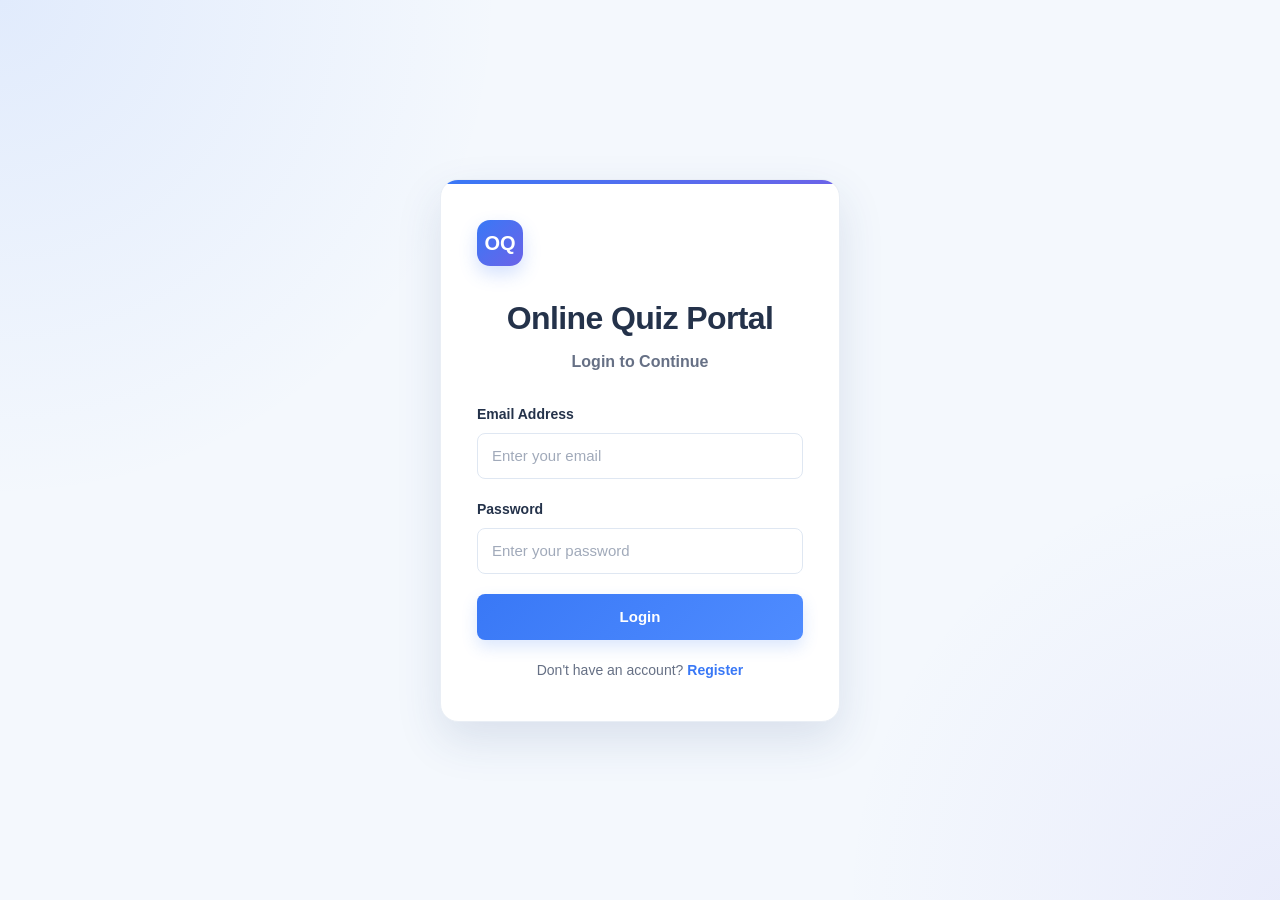
==== frontend/admin.html @ 175f4c59 "Initial commit - Online Quiz Portal" ====
<!DOCTYPE html>
<html lang="en">

<head>

    <meta charset="UTF-8">

    <meta
        name="viewport"
        content="width=device-width, initial-scale=1.0"
    >

    <title>Online Quiz Portal - Admin Panel</title>

    <link
        rel="stylesheet"
        href="css/style.css"
    >


    <style>

        /* =====================================================
           ADMIN PAGE
           ===================================================== */

        .admin-page {
            width: 100%;
        }


        /* =====================================================
           ADMIN HEADER
           ===================================================== */

        .admin-header {

            display: flex;

            justify-content: space-between;

            align-items: center;

            gap: 20px;

            padding-bottom: 24px;

            margin-bottom: 28px;

            border-bottom:
                1px solid var(--border-light);

        }


        .admin-brand {

            display: flex;

            align-items: center;

            gap: 12px;

            text-align: left;

        }


        .admin-brand-logo {

            width: 48px;

            height: 48px;

            display: flex;

            align-items: center;

            justify-content: center;

            flex-shrink: 0;

            border-radius: 14px;

            background:
                linear-gradient(
                    135deg,
                    var(--primary),
                    var(--secondary)
                );

            color: white;

            font-size: 19px;

            font-weight: 800;

            box-shadow:
                0 8px 18px
                rgba(57, 120, 246, 0.20);

        }


        .admin-brand-text {

            display: flex;

            flex-direction: column;

        }


        .admin-brand-text strong {

            color: var(--text-main);

            font-size: 20px;

            font-weight: 800;

            line-height: 1.2;

        }


        .admin-brand-text span {

            margin-top: 3px;

            color: var(--text-secondary);

            font-size: 12px;

        }


        .admin-badge {

            padding: 8px 13px;

            border-radius: 999px;

            background: var(--secondary-soft);

            color: #544bc4;

            border:
                1px solid #ddd9ff;

            font-size: 12px;

            font-weight: 800;

            white-space: nowrap;

        }


        /* =====================================================
           PAGE TITLE
           ===================================================== */

        .admin-intro {

            text-align: left;

            margin-bottom: 24px;

        }


        .admin-intro h1 {

            margin-bottom: 6px;

            color: var(--text-main);

            font-size: 30px;

            font-weight: 800;

            letter-spacing: -0.5px;

        }


        .admin-intro p {

            color: var(--text-secondary);

            font-size: 14px;

        }


        /* =====================================================
           STATISTICS
           ===================================================== */

        .admin-stats {

            display: grid;

            grid-template-columns:
                repeat(3, minmax(0, 1fr));

            gap: 15px;

            margin-bottom: 26px;

        }


        .admin-stat-card {

            padding: 20px;

            border:
                1px solid var(--border-light);

            border-radius: 15px;

            background: #fbfdff;

            text-align: left;

            position: relative;

            overflow: hidden;

            transition:
                transform 0.25s ease,
                box-shadow 0.25s ease,
                border-color 0.25s ease;

        }


        .admin-stat-card:hover {

            transform: translateY(-3px);

            border-color: #cbdcff;

            box-shadow:
                0 12px 25px
                rgba(42, 73, 120, 0.08);

        }


        .admin-stat-card::after {

            content: "";

            position: absolute;

            width: 85px;

            height: 85px;

            right: -25px;

            bottom: -30px;

            border-radius: 50%;

            background:
                rgba(57, 120, 246, 0.07);

            pointer-events: none;

        }


        .admin-stat-label {

            display: block;

            margin-bottom: 7px;

            color: var(--text-secondary);

            font-size: 12px;

            font-weight: 700;

        }


        .admin-stat-value {

            display: block;

            color: var(--text-main);

            font-size: 28px;

            font-weight: 800;

        }


        .users-card {

            background:
                linear-gradient(
                    135deg,
                    #f4f9ff,
                    #fbfdff
                );

        }


        .attempts-card {

            background:
                linear-gradient(
                    135deg,
                    #f7f5ff,
                    #fbfdff
                );

        }


        .questions-card {

            background:
                linear-gradient(
                    135deg,
                    #f3fbf8,
                    #fbfdff
                );

        }


        /* =====================================================
           REFRESH BUTTON
           ===================================================== */

        .admin-refresh {

            margin-bottom: 28px;

        }


        /* =====================================================
           GENERAL SECTION
           ===================================================== */

        .admin-section {

            padding: 24px;

            margin-bottom: 24px;

            border:
                1px solid var(--border-light);

            border-radius: 16px;

            background: #ffffff;

            box-shadow:
                0 5px 15px
                rgba(42, 73, 120, 0.04);

            text-align: left;

        }


        .admin-section-header {

            margin-bottom: 18px;

        }


        .admin-section-header h2 {

            margin-bottom: 5px;

            color: var(--text-main);

            font-size: 20px;

            font-weight: 800;

        }


        .admin-section-header p {

            color: var(--text-secondary);

            font-size: 13px;

        }


        /* =====================================================
           ADD QUESTION FORM
           ===================================================== */

        .question-form {

            display: grid;

            grid-template-columns:
                repeat(2, minmax(0, 1fr));

            gap: 13px;

        }


        .question-form input {

            margin: 0;

        }


        .question-form .full-width {

            grid-column: 1 / -1;

        }


        .question-form
        #addQuestionBtn {

            grid-column: 1 / -1;

            margin-top: 3px;

        }


        /* =====================================================
           CONTENT LIST
           ===================================================== */

        .admin-list {

            width: 100%;

            max-height: 580px;

            overflow-y: auto;

            overflow-x: hidden;

            padding-right: 4px;

        }


        .admin-list::-webkit-scrollbar {

            width: 7px;

        }


        .admin-list::-webkit-scrollbar-track {

            background: #f1f4f8;

            border-radius: 10px;

        }


        .admin-list::-webkit-scrollbar-thumb {

            background: #c7d2e3;

            border-radius: 10px;

        }


        /* =====================================================
           QUESTIONS LIST
           ===================================================== */

        #questionList > div {

            border:
                1px solid var(--border-light) !important;

            border-radius: 12px !important;

            padding: 16px !important;

            margin: 0 0 12px 0 !important;

            background: #fbfdff !important;

            text-align: left !important;

            transition:
                transform 0.25s ease,
                box-shadow 0.25s ease,
                border-color 0.25s ease;

        }


        #questionList > div:hover {

            transform: translateY(-2px);

            border-color: #cbdcff !important;

            box-shadow:
                0 8px 18px
                rgba(42, 73, 120, 0.07);

        }


        #questionList p {

            margin: 7px 0;

            color: var(--text-secondary);

            font-size: 14px;

            line-height: 1.5;

        }


        #questionList p b {

            color: var(--text-main);

        }


        #questionList button {

            width: auto !important;

            min-height: 38px;

            padding: 8px 14px !important;

            margin-right: 7px;

            margin-bottom: 0 !important;

            border-radius: 8px !important;

            font-size: 13px;

        }


        /* =====================================================
           ADMIN TABLE AREA
           ===================================================== */

        .admin-table-wrapper {

            width: 100%;

            overflow-x: auto;

            -webkit-overflow-scrolling: touch;

        }


        #attemptList,
        #userList {

            text-align: left;

        }


        /* =====================================================
           BACK BUTTON
           ===================================================== */

        .admin-back {

            margin-top: 2px;

        }


        /* =====================================================
           MOBILE
           ===================================================== */

        @media (max-width: 850px) {

            .admin-stats {

                grid-template-columns:
                    repeat(3, minmax(0, 1fr));

            }

        }


        @media (max-width: 700px) {

            .admin-header {

                align-items: flex-start;

                flex-direction: column;

            }


            .admin-badge {

                align-self: flex-start;

            }


            .admin-stats {

                grid-template-columns: 1fr;

            }


            .question-form {

                grid-template-columns: 1fr;

            }


            .question-form .full-width {

                grid-column: auto;

            }


            .question-form
            #addQuestionBtn {

                grid-column: auto;

            }


            .admin-section {

                padding: 18px 14px;

            }


            .admin-intro h1 {

                font-size: 26px;

            }

        }


        @media (max-width: 450px) {

            .dashboard-box {

                padding:
                    22px 12px;

            }


            .admin-brand-logo {

                width: 43px;

                height: 43px;

                border-radius: 12px;

            }


            .admin-brand-text strong {

                font-size: 18px;

            }


            .admin-stat-value {

                font-size: 25px;

            }

        }

    </style>

</head>


<body>


    <div class="dashboard-container">


        <div class="dashboard-box admin-page">


            <!-- =================================================
                 ADMIN HEADER
                 ================================================= -->

            <div class="admin-header">


                <div class="admin-brand">


                    <div class="admin-brand-logo">
                        OQ
                    </div>


                    <div class="admin-brand-text">

                        <strong>
                            Online Quiz Portal
                        </strong>

                        <span>
                            Test. Learn. Prepare.
                        </span>

                    </div>


                </div>


                <div class="admin-badge">
                    Admin Panel
                </div>


            </div>


            <!-- =================================================
                 PAGE INTRO
                 ================================================= -->

            <div class="admin-intro">

                <h1>
                    Admin Dashboard
                </h1>

                <p>
                    Manage users, quiz questions and assessment activity.
                </p>

            </div>


            <!-- =================================================
                 STATISTICS
                 Existing IDs preserved
                 ================================================= -->

            <div class="admin-stats">


                <div class="admin-stat-card users-card">

                    <span class="admin-stat-label">
                        Total Users
                    </span>

                    <span
                        id="totalUsers"
                        class="admin-stat-value"
                    >
                        0
                    </span>

                </div>


                <div class="admin-stat-card attempts-card">

                    <span class="admin-stat-label">
                        Total Quiz Attempts
                    </span>

                    <span
                        id="totalAttempts"
                        class="admin-stat-value"
                    >
                        0
                    </span>

                </div>


                <div class="admin-stat-card questions-card">

                    <span class="admin-stat-label">
                        Total Questions
                    </span>

                    <span
                        id="totalQuestions"
                        class="admin-stat-value"
                    >
                        0
                    </span>

                </div>


            </div>


            <!-- =================================================
                 REFRESH
                 ================================================= -->

            <div class="admin-refresh">

                <button
                    id="loadBtn"
                    class="login-btn"
                >
                    Refresh Data
                </button>

            </div>


            <!-- =================================================
                 ADD QUESTION
                 Existing IDs preserved
                 ================================================= -->

            <section class="admin-section">


                <div class="admin-section-header">

                    <h2>
                        Add New Question
                    </h2>

                    <p>
                        Add a question to an existing quiz category.
                    </p>

                </div>


                <div class="question-form">


                    <input
                        type="text"
                        id="questionText"
                        placeholder="Enter Question"
                    >


                    <input
                        type="text"
                        id="optionA"
                        placeholder="Option A"
                    >


                    <input
                        type="text"
                        id="optionB"
                        placeholder="Option B"
                    >


                    <input
                        type="text"
                        id="optionC"
                        placeholder="Option C"
                    >


                    <input
                        type="text"
                        id="optionD"
                        placeholder="Option D"
                    >


                    <input
                        type="text"
                        id="correctAnswer"
                        placeholder="Correct Answer"
                    >


                    <input
                        type="number"
                        id="categoryId"
                        placeholder="Category ID (1-11)"
                        min="1"
                        max="11"
                    >


                    <button
                        id="addQuestionBtn"
                        class="login-btn"
                    >
                        Add Question
                    </button>


                </div>


            </section>


            <!-- =================================================
                 QUESTIONS
                 ================================================= -->

            <section class="admin-section">


                <div class="admin-section-header">

                    <h2>
                        Questions Management
                    </h2>

                    <p>
                        View, edit or delete quiz questions.
                    </p>

                </div>


                <div class="admin-list">

                    <div id="questionList"></div>

                </div>


            </section>


            <!-- =================================================
                 QUIZ ATTEMPTS
                 ================================================= -->

            <section class="admin-section">


                <div class="admin-section-header">

                    <h2>
                        Quiz Attempts
                    </h2>

                    <p>
                        Review assessment attempts recorded in the system.
                    </p>

                </div>


                <div
                    class="admin-table-wrapper"
                    id="attemptList"
                >
                </div>


            </section>


            <!-- =================================================
                 USERS
                 ================================================= -->

            <section class="admin-section">


                <div class="admin-section-header">

                    <h2>
                        User Management
                    </h2>

                    <p>
                        View registered users and manage their roles.
                    </p>

                </div>


                <div
                    class="admin-table-wrapper"
                    id="userList"
                >
                </div>


            </section>


            <!-- =================================================
                 BACK
                 ================================================= -->

            <button
                onclick="window.location.href='dashboard.html'"
                class="login-btn admin-back"
            >
                Back To Dashboard
            </button>


        </div>


    </div>


    <!-- EXISTING ADMIN JAVASCRIPT -->

    <script src="js/admin.js"></script>


</body>

</html>
---- frontend/css/style.css ----
/* =========================================================
   OQ - ONLINE QUIZ PORTAL
   GLOBAL UI / UX THEME
   ========================================================= */


/* =========================================================
   GLOBAL VARIABLES
   ========================================================= */

:root {
    --primary: #3978f6;
    --primary-dark: #2864d8;
    --primary-soft: #eaf2ff;

    --secondary: #6b63e8;
    --secondary-soft: #f0efff;

    --success: #1fa774;
    --success-soft: #eaf9f3;

    --danger: #e45858;
    --danger-dark: #c94343;
    --danger-soft: #fff0f0;

    --warning: #e7a72c;
    --warning-soft: #fff8e7;

    --text-main: #24324a;
    --text-secondary: #667085;
    --text-light: #8a95a7;

    --border: #dfe7f2;
    --border-light: #e9eef5;

    --background: #f4f8fd;
    --white: #ffffff;

    --shadow-sm: 0 4px 12px rgba(42, 73, 120, 0.07);
    --shadow-md: 0 10px 30px rgba(42, 73, 120, 0.10);
    --shadow-lg: 0 18px 45px rgba(42, 73, 120, 0.13);

    --radius-sm: 8px;
    --radius-md: 12px;
    --radius-lg: 18px;

    --transition: 0.25s ease;
}


/* =========================================================
   RESET
   ========================================================= */

* {
    margin: 0;
    padding: 0;
    box-sizing: border-box;
}


html {
    scroll-behavior: smooth;
}


body {
    min-height: 100vh;
    background:
        radial-gradient(
            circle at top left,
            rgba(57, 120, 246, 0.10),
            transparent 32%
        ),
        radial-gradient(
            circle at bottom right,
            rgba(107, 99, 232, 0.08),
            transparent 28%
        ),
        var(--background);

    color: var(--text-main);

    font-family:
        Arial,
        Helvetica,
        sans-serif;

    line-height: 1.5;

    padding: 20px;

    overflow-x: hidden;
}


/* =========================================================
   COMMON PAGE CONTAINERS
   ========================================================= */

.container,
.dashboard-container,
.quiz-container,
.result-container {
    width: 100%;
    min-height: calc(100vh - 40px);

    display: flex;
    justify-content: center;
    align-items: center;
}


/* =========================================================
   BRAND / LOGO CLASSES
   Future OQ branding support
   ========================================================= */

.brand {
    display: inline-flex;
    align-items: center;
    gap: 12px;

    text-decoration: none;
    color: var(--text-main);
}


.brand-logo {
    width: 46px;
    height: 46px;

    display: inline-flex;
    align-items: center;
    justify-content: center;

    border-radius: 13px;

    background:
        linear-gradient(
            135deg,
            var(--primary),
            var(--secondary)
        );

    color: var(--white);

    font-size: 20px;
    font-weight: 800;

    box-shadow:
        0 8px 18px rgba(57, 120, 246, 0.22);

    user-select: none;
}


.brand-name {
    font-size: 21px;
    font-weight: 800;

    letter-spacing: -0.3px;

    color: var(--text-main);
}


.brand-subtitle {
    display: block;

    margin-top: 1px;

    font-size: 12px;
    font-weight: 500;

    color: var(--text-secondary);
}


/* =========================================================
   LOGIN PAGE
   ========================================================= */

.login-box {
    background: var(--white);

    width: min(400px, 100%);

    padding: 40px 36px;

    border: 1px solid var(--border-light);

    border-radius: var(--radius-lg);

    box-shadow: var(--shadow-lg);

    position: relative;

    overflow: hidden;

    animation: cardEnter 0.55s ease both;
}


.login-box::before {
    content: "";

    position: absolute;

    top: 0;
    left: 0;

    width: 100%;
    height: 4px;

    background:
        linear-gradient(
            90deg,
            var(--primary),
            var(--secondary)
        );
}


.login-box h1 {
    text-align: center;

    margin-bottom: 10px;

    color: var(--text-main);

    font-size: 30px;

    letter-spacing: -0.6px;
}


.login-box p {
    text-align: center;

    color: var(--text-secondary);

    margin-bottom: 26px;

    font-size: 14px;
}


/* =========================================================
   REGISTER PAGE
   ========================================================= */

.register-box {
    background: var(--white);

    width: min(450px, 100%);

    padding: 40px 36px;

    border: 1px solid var(--border-light);

    border-radius: var(--radius-lg);

    box-shadow: var(--shadow-lg);

    position: relative;

    overflow: hidden;

    animation: cardEnter 0.55s ease both;
}


.register-box::before {
    content: "";

    position: absolute;

    top: 0;
    left: 0;

    width: 100%;
    height: 4px;

    background:
        linear-gradient(
            90deg,
            var(--secondary),
            var(--primary)
        );
}


/* =========================================================
   FORM ELEMENTS
   ========================================================= */

.input-group {
    margin-bottom: 20px;
}


.input-group label {
    display: block;

    margin-bottom: 8px;

    font-size: 14px;

    font-weight: 700;

    color: var(--text-main);
}


.input-group input,
.category-section select,
input[type="text"],
input[type="email"],
input[type="password"],
input[type="number"] {

    width: 100%;

    min-height: 46px;

    padding: 12px 14px;

    border: 1px solid var(--border);

    border-radius: var(--radius-sm);

    outline: none;

    background: var(--white);

    color: var(--text-main);

    font-size: 15px;

    transition:
        border-color var(--transition),
        box-shadow var(--transition),
        transform var(--transition);
}


.input-group input::placeholder,
input::placeholder {
    color: #a1aaba;
}


.input-group input:focus,
.category-section select:focus,
input[type="text"]:focus,
input[type="email"]:focus,
input[type="password"]:focus,
input[type="number"]:focus {

    border-color: var(--primary);

    box-shadow:
        0 0 0 4px rgba(57, 120, 246, 0.11);
}


/* =========================================================
   COMMON BUTTONS
   ========================================================= */

button {
    font-family: inherit;
}


.login-btn {
    width: 100%;

    min-height: 46px;

    padding: 12px 18px;

    border: none;

    border-radius: var(--radius-sm);

    background:
        linear-gradient(
            135deg,
            var(--primary),
            #4f8cff
        );

    color: var(--white);

    font-size: 15px;
    font-weight: 700;

    cursor: pointer;

    box-shadow:
        0 7px 16px rgba(57, 120, 246, 0.18);

    transition:
        transform var(--transition),
        box-shadow var(--transition),
        background var(--transition);
}


.login-btn:hover {
    background:
        linear-gradient(
            135deg,
            var(--primary-dark),
            var(--primary)
        );

    transform: translateY(-2px);

    box-shadow:
        0 10px 20px rgba(57, 120, 246, 0.22);
}


.login-btn:active {
    transform: translateY(0);

    box-shadow:
        0 5px 10px rgba(57, 120, 246, 0.15);
}


.login-btn:disabled {
    opacity: 0.65;

    cursor: not-allowed;

    transform: none;

    box-shadow: none;
}


.logout-btn {
    width: 100%;

    min-height: 46px;

    padding: 12px 18px;

    border: none;

    border-radius: var(--radius-sm);

    background:
        linear-gradient(
            135deg,
            var(--danger),
            #ee6a61
        );

    color: var(--white);

    font-size: 15px;
    font-weight: 700;

    cursor: pointer;

    margin-top: 10px;

    box-shadow:
        0 7px 16px rgba(228, 88, 88, 0.16);

    transition:
        transform var(--transition),
        box-shadow var(--transition),
        background var(--transition);
}


.logout-btn:hover {
    background:
        linear-gradient(
            135deg,
            var(--danger-dark),
            var(--danger)
        );

    transform: translateY(-2px);

    box-shadow:
        0 10px 20px rgba(228, 88, 88, 0.20);
}


.logout-btn:active {
    transform: translateY(0);
}


/* =========================================================
   REGISTER LINK
   ========================================================= */

.register-link {
    text-align: center;

    margin-top: 20px;

    color: var(--text-secondary);

    font-size: 14px;
}


.register-link a {
    text-decoration: none;

    color: var(--primary);

    font-weight: 700;

    transition: color var(--transition);
}


.register-link a:hover {
    color: var(--primary-dark);

    text-decoration: underline;
}


/* =========================================================
   DASHBOARD
   ========================================================= */

.dashboard-container {
    align-items: flex-start;

    padding: 20px 0;
}


.dashboard-box {
    background: var(--white);

    width: min(1050px, 100%);

    padding: 38px;

    border:
        1px solid var(--border-light);

    border-radius: var(--radius-lg);

    box-shadow: var(--shadow-lg);

    text-align: center;

    position: relative;

    animation: cardEnter 0.55s ease both;
}


.dashboard-box h1 {
    margin-bottom: 10px;

    color: var(--text-main);

    font-size: 30px;

    letter-spacing: -0.6px;
}


.dashboard-box h2 {
    margin-bottom: 25px;

    color: var(--text-secondary);

    font-size: 18px;

    font-weight: 600;
}


.dashboard-box h3 {
    color: var(--text-main);

    margin-bottom: 12px;
}


.category-section {
    margin-bottom: 25px;
}


.category-section h3 {
    margin-bottom: 10px;
}


.category-section select {
    cursor: pointer;
}


/* =========================================================
   QUIZ INFORMATION
   ========================================================= */

.quiz-info {
    margin-bottom: 25px;

    padding: 18px;

    background: var(--primary-soft);

    border: 1px solid #d9e8ff;

    border-radius: var(--radius-md);
}


.quiz-info p {
    margin: 8px 0;

    color: var(--text-secondary);
}


/* =========================================================
   QUIZ PAGE
   ========================================================= */

.quiz-container {
    align-items: flex-start;

    padding: 20px 0;
}


.quiz-box {
    background: var(--white);

    width: min(760px, 100%);

    padding: 32px;

    border:
        1px solid var(--border-light);

    border-radius: var(--radius-lg);

    box-shadow: var(--shadow-lg);

    animation: cardEnter 0.55s ease both;
}


.quiz-header {
    display: flex;

    justify-content: space-between;

    align-items: center;

    gap: 15px;

    margin-bottom: 20px;
}


.quiz-header h2,
.quiz-header h3 {
    color: var(--text-main);
}


#timer {
    min-width: 84px;

    text-align: center;

    background: var(--danger-soft);

    color: var(--danger-dark);

    padding: 9px 14px;

    border:
        1px solid #ffd1d1;

    border-radius: 999px;

    font-weight: 800;

    white-space: nowrap;
}


/* =========================================================
   PROGRESS BAR
   ========================================================= */

.progress-container {
    width: 100%;

    height: 9px;

    background: #e9eef6;

    border-radius: 999px;

    overflow: hidden;

    margin-bottom: 22px;
}


#progressBar {
    height: 100%;

    width: 20%;

    background:
        linear-gradient(
            90deg,
            var(--primary),
            var(--secondary)
        );

    border-radius: 999px;

    transition: width 0.35s ease;
}


/* =========================================================
   QUESTION
   ========================================================= */

.question-box {
    margin: 24px 0;

    padding: 20px;

    background: #fbfdff;

    border:
        1px solid var(--border-light);

    border-radius: var(--radius-md);

    color: var(--text-main);

    font-size: 18px;

    font-weight: 600;

    line-height: 1.6;
}


/* =========================================================
   QUIZ OPTIONS
   ========================================================= */

.options {
    display: flex;

    flex-direction: column;

    gap: 12px;
}


.options label {
    display: block;

    margin: 0;

    padding: 14px 16px;

    border:
        1px solid var(--border);

    border-radius: var(--radius-md);

    background: var(--white);

    color: var(--text-main);

    cursor: pointer;

    transition:
        transform var(--transition),
        border-color var(--transition),
        background var(--transition),
        box-shadow var(--transition);
}


.options label:hover {
    border-color: #b8d2ff;

    background: #f8fbff;

    transform: translateY(-1px);

    box-shadow: var(--shadow-sm);
}


.options input {
    margin-right: 10px;

    accent-color: var(--primary);
}


/* =========================================================
   QUIZ BUTTONS
   ========================================================= */

.quiz-buttons {
    display: flex;

    justify-content: space-between;

    align-items: center;

    gap: 15px;

    margin-top: 24px;
}


.quiz-buttons button {
    min-height: 44px;

    min-width: 120px;

    padding: 10px 20px;

    border: none;

    border-radius: var(--radius-sm);

    cursor: pointer;

    background: var(--primary);

    color: var(--white);

    font-size: 15px;

    font-weight: 700;

    transition:
        transform var(--transition),
        background var(--transition),
        box-shadow var(--transition);
}


.quiz-buttons button:hover {
    background: var(--primary-dark);

    transform: translateY(-2px);

    box-shadow:
        0 7px 16px rgba(57, 120, 246, 0.18);
}


.quiz-buttons button:active {
    transform: translateY(0);
}


/* =========================================================
   RESULT PAGE
   ========================================================= */

.result-container {
    align-items: flex-start;

    padding: 30px 0;
}


.result-box {
    background: var(--white);

    width: min(560px, 100%);

    padding: 42px 38px;

    border:
        1px solid var(--border-light);

    border-radius: var(--radius-lg);

    box-shadow: var(--shadow-lg);

    text-align: center;

    animation: cardEnter 0.55s ease both;
}


.result-box h1 {
    margin-bottom: 25px;

    color: var(--text-main);

    font-size: 30px;
}


.result-details {
    text-align: left;

    margin-bottom: 25px;

    padding: 20px;

    background: #fbfdff;

    border:
        1px solid var(--border-light);

    border-radius: var(--radius-md);
}


.result-details p {
    margin: 12px 0;

    font-size: 17px;

    color: var(--text-secondary);
}


.result-details strong,
.result-details b {
    color: var(--text-main);
}


/* =========================================================
   TABLES
   Supports History + Admin tables
   ========================================================= */

table {
    width: 100%;

    border-collapse: separate;

    border-spacing: 0;

    background: var(--white);

    overflow: hidden;

    border:
        1px solid var(--border);

    border-radius: var(--radius-md);
}


thead th {
    background:
        linear-gradient(
            135deg,
            var(--primary),
            var(--secondary)
        );

    color: var(--white);

    font-size: 14px;

    font-weight: 700;
}


th,
td {
    padding: 12px;

    border-right:
        1px solid var(--border-light);

    border-bottom:
        1px solid var(--border-light);

    vertical-align: middle;
}


th:last-child,
td:last-child {
    border-right: none;
}


tbody tr:last-child td {
    border-bottom: none;
}


tbody tr {
    transition: background var(--transition);
}


tbody tr:hover {
    background: #f8fbff;
}


/* =========================================================
   COMMON CARD EFFECTS
   ========================================================= */

.card,
.category-card,
.stat-card,
.action-card {
    transition:
        transform var(--transition),
        box-shadow var(--transition),
        border-color var(--transition);
}


.card:hover,
.category-card:hover,
.stat-card:hover,
.action-card:hover {
    transform: translateY(-3px);

    box-shadow: var(--shadow-md);
}


/* =========================================================
   LINKS
   ========================================================= */

a {
    color: var(--primary);
}


a:focus-visible,
button:focus-visible,
input:focus-visible,
select:focus-visible {
    outline: 3px solid rgba(57, 120, 246, 0.20);

    outline-offset: 2px;
}


/* =========================================================
   HR / SECTION SEPARATOR
   ========================================================= */

hr {
    border: none;

    border-top:
        1px solid var(--border-light);

    margin: 28px 0;
}


/* =========================================================
   TEXT HELPERS
   ========================================================= */

.text-muted {
    color: var(--text-secondary);
}


.text-success {
    color: var(--success);
}


.text-danger {
    color: var(--danger);
}


.text-warning {
    color: var(--warning);
}


/* =========================================================
   BADGES
   ========================================================= */

.badge {
    display: inline-flex;

    align-items: center;

    justify-content: center;

    padding: 5px 10px;

    border-radius: 999px;

    font-size: 12px;

    font-weight: 700;
}


.badge-primary {
    color: var(--primary-dark);

    background: var(--primary-soft);
}


.badge-success {
    color: #167957;

    background: var(--success-soft);
}


.badge-danger {
    color: var(--danger-dark);

    background: var(--danger-soft);
}


/* =========================================================
   ANIMATIONS
   ========================================================= */

@keyframes cardEnter {

    from {
        opacity: 0;

        transform:
            translateY(18px);
    }

    to {
        opacity: 1;

        transform:
            translateY(0);
    }
}


@keyframes fadeIn {

    from {
        opacity: 0;
    }

    to {
        opacity: 1;
    }
}


@keyframes softPulse {

    0%,
    100% {
        transform: scale(1);
    }

    50% {
        transform: scale(1.02);
    }
}


/* =========================================================
   RESPONSIVE DESIGN - TABLETS
   ========================================================= */

@media (max-width: 900px) {

    body {
        padding: 15px;
    }


    .container,
    .dashboard-container,
    .quiz-container,
    .result-container {
        min-height:
            calc(100vh - 30px);
    }


    .dashboard-box {
        padding: 30px 24px;
    }


    .quiz-box {
        padding: 26px 22px;
    }


    .result-box {
        padding: 34px 26px;
    }
}


/* =========================================================
   RESPONSIVE DESIGN - MOBILE
   ========================================================= */

@media (max-width: 600px) {

    body {
        padding: 10px;

        font-size: 14px;
    }


    .container,
    .dashboard-container,
    .quiz-container,
    .result-container {
        min-height:
            calc(100vh - 20px);
    }


    .login-box,
    .register-box,
    .result-box {
        width: 100%;

        padding: 30px 20px;

        border-radius: 15px;
    }


    .dashboard-box {
        width: 100%;

        padding: 26px 16px;

        border-radius: 15px;
    }


    .quiz-box {
        width: 100%;

        padding: 22px 15px;

        border-radius: 15px;
    }


    .login-box h1,
    .dashboard-box h1,
    .result-box h1 {
        font-size: 25px;
    }


    .dashboard-box h2 {
        font-size: 17px;

        margin-bottom: 20px;
    }


    .quiz-header {
        align-items: flex-start;
    }


    .quiz-header h2,
    .quiz-header h3 {
        font-size: 18px;
    }


    #timer {
        min-width: 78px;

        padding: 8px 10px;

        font-size: 13px;
    }


    .question-box {
        padding: 16px;

        font-size: 16px;

        margin: 20px 0;
    }


    .options {
        gap: 10px;
    }


    .options label {
        padding: 13px 12px;

        font-size: 14px;
    }


    .quiz-buttons {
        flex-direction: column;

        gap: 10px;
    }


    .quiz-buttons button {
        width: 100%;

        min-width: 0;
    }


    .result-details {
        padding: 16px;
    }


    .result-details p {
        font-size: 15px;
    }


    table {
        font-size: 13px;
    }


    th,
    td {
        padding: 9px;
    }


    .brand-logo {
        width: 42px;
        height: 42px;

        border-radius: 11px;

        font-size: 18px;
    }


    .brand-name {
        font-size: 18px;
    }


    .brand-subtitle {
        font-size: 11px;
    }
}


/* =========================================================
   VERY SMALL MOBILE DEVICES
   ========================================================= */

@media (max-width: 380px) {

    body {
        padding: 7px;
    }


    .login-box,
    .register-box,
    .result-box {
        padding: 26px 16px;
    }


    .dashboard-box {
        padding: 22px 12px;
    }


    .quiz-box {
        padding: 18px 11px;
    }


    .login-btn,
    .logout-btn {
        font-size: 14px;

        min-height: 44px;
    }


    .quiz-header {
        gap: 8px;
    }


    #timer {
        font-size: 12px;

        min-width: 70px;
    }
}


/* =========================================================
   REDUCED MOTION ACCESSIBILITY
   ========================================================= */

@media (prefers-reduced-motion: reduce) {

    *,
    *::before,
    *::after {
        scroll-behavior: auto !important;

        animation-duration: 0.01ms !important;
        animation-iteration-count: 1 !important;

        transition-duration: 0.01ms !important;
    }
}
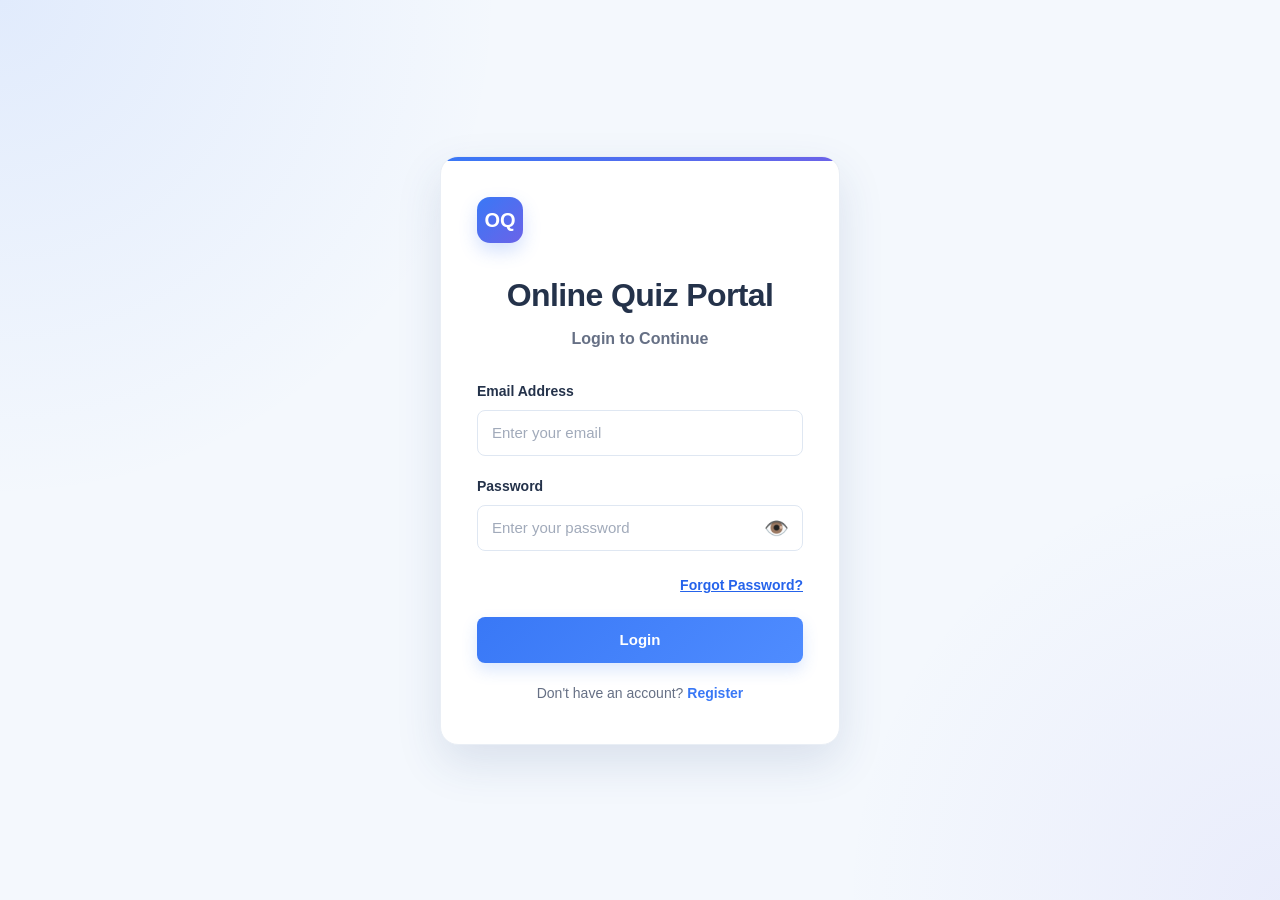
==== commit f8564971: "feat: Complete Phase 1 security upgrade with BCrypt, JWT auth, secure attempts, and forgot password " ====
--- a/frontend/admin.html
+++ b/frontend/admin.html
@@ -1060,6 +1060,7 @@
 
     <!-- EXISTING ADMIN JAVASCRIPT -->
 
+    <script src="js/api-config.js"></script>
     <script src="js/admin.js"></script>
 
 
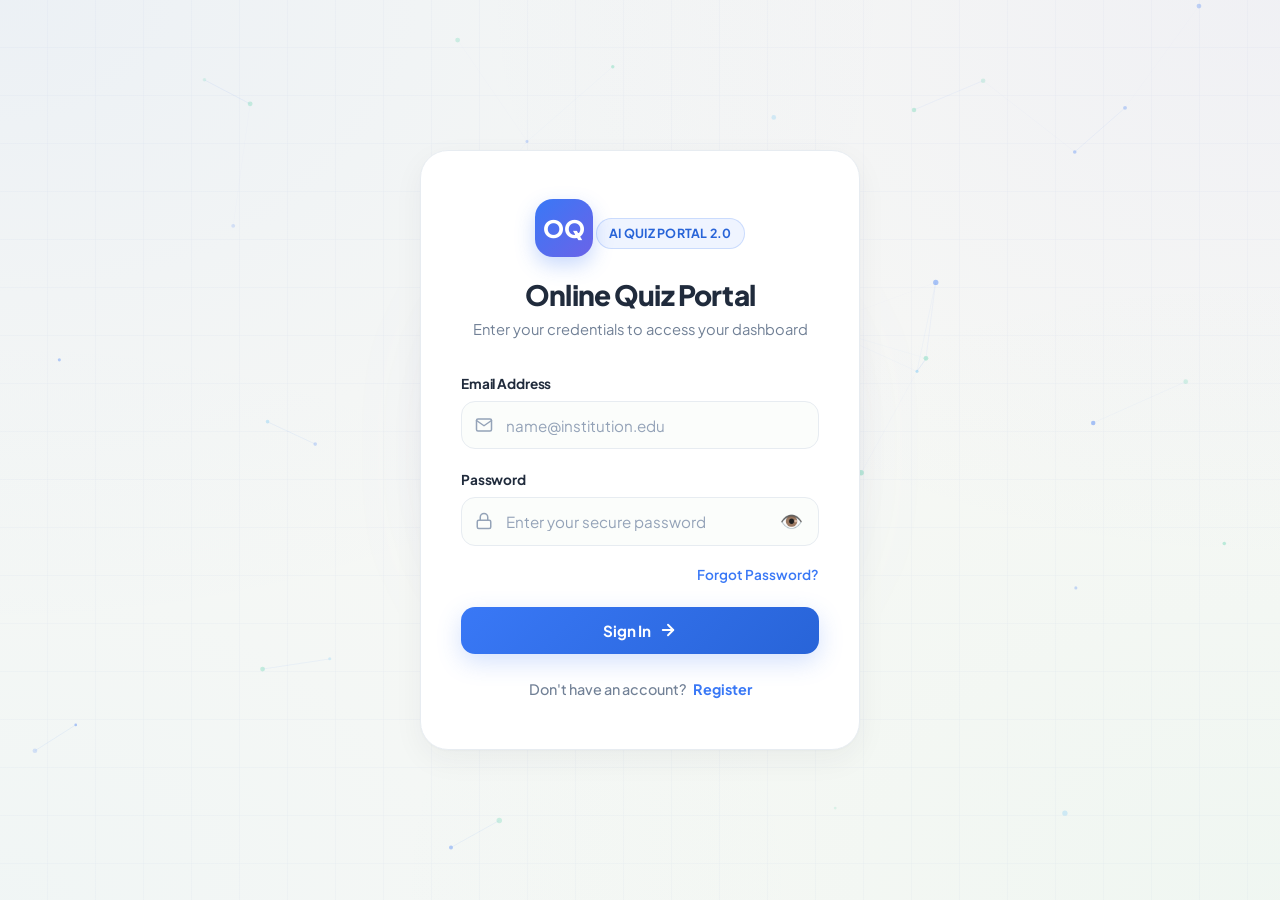
==== commit 43db21d0: "Complete portal redesign and backend feature updates" ====
--- a/frontend/admin.html
+++ b/frontend/admin.html
@@ -1,1069 +1,389 @@
 <!DOCTYPE html>
 <html lang="en">
-
 <head>
-
     <meta charset="UTF-8">
-
-    <meta
-        name="viewport"
-        content="width=device-width, initial-scale=1.0"
-    >
-
-    <title>Online Quiz Portal - Admin Panel</title>
-
-    <link
-        rel="stylesheet"
-        href="css/style.css"
-    >
-
-
+    <meta name="viewport" content="width=device-width, initial-scale=1.0">
+    <title>Online Quiz Portal - Admin Command Center</title>
+    <link rel="stylesheet" href="css/style.css">
     <style>
-
-        /* =====================================================
-           ADMIN PAGE
-           ===================================================== */
-
-        .admin-page {
+        .admin-layout-container {
             width: 100%;
-        }
-
-
-        /* =====================================================
-           ADMIN HEADER
-           ===================================================== */
-
-        .admin-header {
-
+            max-width: 1380px;
+            margin: 0 auto;
+            position: relative;
+            z-index: 2;
+        }
+
+        .admin-page-box {
+            background: #FFFFFF;
+            border: 1px solid var(--border);
+            border-radius: var(--radius-xl);
+            padding: 2.25rem;
+            box-shadow: var(--shadow-card);
+        }
+
+        /* HEADER */
+        .admin-topbar {
             display: flex;
-
             justify-content: space-between;
-
             align-items: center;
-
-            gap: 20px;
-
-            padding-bottom: 24px;
-
-            margin-bottom: 28px;
-
-            border-bottom:
-                1px solid var(--border-light);
-
-        }
-
-
-        .admin-brand {
-
+            padding-bottom: 1.5rem;
+            margin-bottom: 2rem;
+            border-bottom: 1px solid var(--border);
+            gap: 16px;
+        }
+
+        .admin-title-group {
             display: flex;
-
             align-items: center;
-
+            gap: 14px;
+        }
+
+        /* STAT CARDS */
+        .admin-kpi-grid {
+            display: grid;
+            grid-template-columns: repeat(3, 1fr);
+            gap: 18px;
+            margin-bottom: 2rem;
+        }
+
+        .admin-kpi-card {
+            background: #FDFEFE;
+            border: 1px solid var(--border);
+            border-radius: var(--radius-lg);
+            padding: 1.5rem;
+            position: relative;
+            overflow: hidden;
+            box-shadow: var(--shadow-subtle);
+            transition: all var(--transition-fast);
+        }
+
+        .admin-kpi-card:hover {
+            transform: translateY(-2px);
+            box-shadow: var(--shadow-hover);
+            border-color: var(--border-hover);
+        }
+
+        .kpi-label {
+            font-size: 0.82rem;
+            font-weight: 700;
+            color: var(--text-secondary);
+            text-transform: uppercase;
+            letter-spacing: 0.04em;
+            display: block;
+            margin-bottom: 6px;
+        }
+
+        .kpi-number {
+            font-size: 2.2rem;
+            font-weight: 800;
+            color: var(--text-main);
+            line-height: 1.1;
+        }
+
+        .kpi-card-blue { border-top: 4px solid var(--primary); }
+        .kpi-card-purple { border-top: 4px solid var(--secondary); }
+        .kpi-card-mint { border-top: 4px solid var(--mint-dark); }
+
+        /* SECTIONS */
+        .admin-card-section {
+            background: #FFFFFF;
+            border: 1px solid var(--border);
+            border-radius: var(--radius-lg);
+            padding: 1.75rem;
+            margin-bottom: 1.75rem;
+            box-shadow: var(--shadow-subtle);
+        }
+
+        .admin-card-header {
+            display: flex;
+            justify-content: space-between;
+            align-items: center;
+            margin-bottom: 1.25rem;
+            padding-bottom: 1rem;
+            border-bottom: 1px solid var(--border);
+        }
+
+        .admin-card-header h2 {
+            font-size: 1.25rem;
+            font-weight: 800;
+            color: var(--text-main);
+        }
+
+        /* QUESTION FORM GRID */
+        .form-grid-styled {
+            display: grid;
+            grid-template-columns: repeat(2, 1fr);
+            gap: 14px;
+        }
+
+        .form-grid-styled .col-full {
+            grid-column: span 2;
+        }
+
+        /* QUESTIONS LIST (Overrides inline styles from admin.js) */
+        #questionList {
+            display: flex;
+            flex-direction: column;
             gap: 12px;
-
-            text-align: left;
-
-        }
-
-
-        .admin-brand-logo {
-
-            width: 48px;
-
-            height: 48px;
-
-            display: flex;
-
-            align-items: center;
-
-            justify-content: center;
-
-            flex-shrink: 0;
-
-            border-radius: 14px;
-
-            background:
-                linear-gradient(
-                    135deg,
-                    var(--primary),
-                    var(--secondary)
-                );
-
-            color: white;
-
-            font-size: 19px;
-
-            font-weight: 800;
-
-            box-shadow:
-                0 8px 18px
-                rgba(57, 120, 246, 0.20);
-
-        }
-
-
-        .admin-brand-text {
-
-            display: flex;
-
-            flex-direction: column;
-
-        }
-
-
-        .admin-brand-text strong {
-
-            color: var(--text-main);
-
-            font-size: 20px;
-
-            font-weight: 800;
-
-            line-height: 1.2;
-
-        }
-
-
-        .admin-brand-text span {
-
-            margin-top: 3px;
-
-            color: var(--text-secondary);
-
-            font-size: 12px;
-
-        }
-
-
-        .admin-badge {
-
-            padding: 8px 13px;
-
-            border-radius: 999px;
-
-            background: var(--secondary-soft);
-
-            color: #544bc4;
-
-            border:
-                1px solid #ddd9ff;
-
-            font-size: 12px;
-
-            font-weight: 800;
-
-            white-space: nowrap;
-
-        }
-
-
-        /* =====================================================
-           PAGE TITLE
-           ===================================================== */
-
-        .admin-intro {
-
-            text-align: left;
-
-            margin-bottom: 24px;
-
-        }
-
-
-        .admin-intro h1 {
-
-            margin-bottom: 6px;
-
-            color: var(--text-main);
-
-            font-size: 30px;
-
-            font-weight: 800;
-
-            letter-spacing: -0.5px;
-
-        }
-
-
-        .admin-intro p {
-
-            color: var(--text-secondary);
-
-            font-size: 14px;
-
-        }
-
-
-        /* =====================================================
-           STATISTICS
-           ===================================================== */
-
-        .admin-stats {
-
-            display: grid;
-
-            grid-template-columns:
-                repeat(3, minmax(0, 1fr));
-
-            gap: 15px;
-
-            margin-bottom: 26px;
-
-        }
-
-
-        .admin-stat-card {
-
-            padding: 20px;
-
-            border:
-                1px solid var(--border-light);
-
-            border-radius: 15px;
-
-            background: #fbfdff;
-
-            text-align: left;
-
-            position: relative;
-
-            overflow: hidden;
-
-            transition:
-                transform 0.25s ease,
-                box-shadow 0.25s ease,
-                border-color 0.25s ease;
-
-        }
-
-
-        .admin-stat-card:hover {
-
-            transform: translateY(-3px);
-
-            border-color: #cbdcff;
-
-            box-shadow:
-                0 12px 25px
-                rgba(42, 73, 120, 0.08);
-
-        }
-
-
-        .admin-stat-card::after {
-
-            content: "";
-
-            position: absolute;
-
-            width: 85px;
-
-            height: 85px;
-
-            right: -25px;
-
-            bottom: -30px;
-
-            border-radius: 50%;
-
-            background:
-                rgba(57, 120, 246, 0.07);
-
-            pointer-events: none;
-
-        }
-
-
-        .admin-stat-label {
-
-            display: block;
-
-            margin-bottom: 7px;
-
-            color: var(--text-secondary);
-
-            font-size: 12px;
-
-            font-weight: 700;
-
-        }
-
-
-        .admin-stat-value {
-
-            display: block;
-
-            color: var(--text-main);
-
-            font-size: 28px;
-
-            font-weight: 800;
-
-        }
-
-
-        .users-card {
-
-            background:
-                linear-gradient(
-                    135deg,
-                    #f4f9ff,
-                    #fbfdff
-                );
-
-        }
-
-
-        .attempts-card {
-
-            background:
-                linear-gradient(
-                    135deg,
-                    #f7f5ff,
-                    #fbfdff
-                );
-
-        }
-
-
-        .questions-card {
-
-            background:
-                linear-gradient(
-                    135deg,
-                    #f3fbf8,
-                    #fbfdff
-                );
-
-        }
-
-
-        /* =====================================================
-           REFRESH BUTTON
-           ===================================================== */
-
-        .admin-refresh {
-
-            margin-bottom: 28px;
-
-        }
-
-
-        /* =====================================================
-           GENERAL SECTION
-           ===================================================== */
-
-        .admin-section {
-
-            padding: 24px;
-
-            margin-bottom: 24px;
-
-            border:
-                1px solid var(--border-light);
-
-            border-radius: 16px;
-
-            background: #ffffff;
-
-            box-shadow:
-                0 5px 15px
-                rgba(42, 73, 120, 0.04);
-
-            text-align: left;
-
-        }
-
-
-        .admin-section-header {
-
-            margin-bottom: 18px;
-
-        }
-
-
-        .admin-section-header h2 {
-
-            margin-bottom: 5px;
-
-            color: var(--text-main);
-
-            font-size: 20px;
-
-            font-weight: 800;
-
-        }
-
-
-        .admin-section-header p {
-
-            color: var(--text-secondary);
-
-            font-size: 13px;
-
-        }
-
-
-        /* =====================================================
-           ADD QUESTION FORM
-           ===================================================== */
-
-        .question-form {
-
-            display: grid;
-
-            grid-template-columns:
-                repeat(2, minmax(0, 1fr));
-
-            gap: 13px;
-
-        }
-
-
-        .question-form input {
-
-            margin: 0;
-
-        }
-
-
-        .question-form .full-width {
-
-            grid-column: 1 / -1;
-
-        }
-
-
-        .question-form
-        #addQuestionBtn {
-
-            grid-column: 1 / -1;
-
-            margin-top: 3px;
-
-        }
-
-
-        /* =====================================================
-           CONTENT LIST
-           ===================================================== */
-
-        .admin-list {
-
-            width: 100%;
-
-            max-height: 580px;
-
+            max-height: 520px;
             overflow-y: auto;
-
-            overflow-x: hidden;
-
-            padding-right: 4px;
-
-        }
-
-
-        .admin-list::-webkit-scrollbar {
-
-            width: 7px;
-
-        }
-
-
-        .admin-list::-webkit-scrollbar-track {
-
-            background: #f1f4f8;
-
-            border-radius: 10px;
-
-        }
-
-
-        .admin-list::-webkit-scrollbar-thumb {
-
-            background: #c7d2e3;
-
-            border-radius: 10px;
-
-        }
-
-
-        /* =====================================================
-           QUESTIONS LIST
-           ===================================================== */
+            padding-right: 6px;
+        }
 
         #questionList > div {
-
-            border:
-                1px solid var(--border-light) !important;
-
-            border-radius: 12px !important;
-
-            padding: 16px !important;
-
-            margin: 0 0 12px 0 !important;
-
-            background: #fbfdff !important;
-
-            text-align: left !important;
-
-            transition:
-                transform 0.25s ease,
-                box-shadow 0.25s ease,
-                border-color 0.25s ease;
-
-        }
-
+            background: #FAFBFD !important;
+            border: 1px solid var(--border) !important;
+            border-radius: var(--radius-md) !important;
+            padding: 1.25rem !important;
+            margin: 0 !important;
+            box-shadow: none !important;
+            transition: all var(--transition-fast) !important;
+        }
 
         #questionList > div:hover {
-
-            transform: translateY(-2px);
-
-            border-color: #cbdcff !important;
-
-            box-shadow:
-                0 8px 18px
-                rgba(42, 73, 120, 0.07);
-
-        }
-
+            background: #FFFFFF !important;
+            border-color: var(--primary) !important;
+            box-shadow: var(--shadow-subtle) !important;
+        }
 
         #questionList p {
-
-            margin: 7px 0;
-
-            color: var(--text-secondary);
-
-            font-size: 14px;
-
-            line-height: 1.5;
-
-        }
-
+            font-size: 0.92rem !important;
+            margin-bottom: 6px !important;
+            color: var(--text-main) !important;
+        }
 
         #questionList p b {
-
-            color: var(--text-main);
-
-        }
-
+            color: var(--text-secondary) !important;
+            font-size: 0.8rem;
+            text-transform: uppercase;
+        }
 
         #questionList button {
-
             width: auto !important;
-
-            min-height: 38px;
-
-            padding: 8px 14px !important;
-
-            margin-right: 7px;
-
+            padding: 8px 16px !important;
+            border-radius: 8px !important;
+            font-size: 0.85rem !important;
+            font-weight: 700 !important;
+            display: inline-flex !important;
+            align-items: center !important;
+            margin-right: 8px !important;
             margin-bottom: 0 !important;
-
-            border-radius: 8px !important;
-
-            font-size: 13px;
-
-        }
-
-
-        /* =====================================================
-           ADMIN TABLE AREA
-           ===================================================== */
-
-        .admin-table-wrapper {
-
-            width: 100%;
-
-            overflow-x: auto;
-
-            -webkit-overflow-scrolling: touch;
-
-        }
-
-
-        #attemptList,
-        #userList {
-
-            text-align: left;
-
-        }
-
-
-        /* =====================================================
-           BACK BUTTON
-           ===================================================== */
-
-        .admin-back {
-
-            margin-top: 2px;
-
-        }
-
-
-        /* =====================================================
-           MOBILE
-           ===================================================== */
-
-        @media (max-width: 850px) {
-
-            .admin-stats {
-
-                grid-template-columns:
-                    repeat(3, minmax(0, 1fr));
-
+            margin-top: 8px !important;
+        }
+
+        /* DYNAMIC TABLES OVERRIDES */
+        #attemptList table,
+        #userList table {
+            width: 100% !important;
+            border-collapse: separate !important;
+            border-spacing: 0 !important;
+            border: 1px solid var(--border) !important;
+            border-radius: var(--radius-md) !important;
+            overflow: hidden !important;
+        }
+
+        #attemptList th,
+        #userList th {
+            background: var(--bg-secondary) !important;
+            color: var(--text-secondary) !important;
+            font-size: 0.78rem !important;
+            font-weight: 700 !important;
+            text-transform: uppercase !important;
+            letter-spacing: 0.05em !important;
+            padding: 12px 16px !important;
+            border-bottom: 1px solid var(--border) !important;
+            border-top: none !important;
+            border-left: none !important;
+            border-right: none !important;
+        }
+
+        #attemptList td,
+        #userList td {
+            padding: 14px 16px !important;
+            font-size: 0.9rem !important;
+            color: var(--text-main) !important;
+            border-bottom: 1px solid var(--border) !important;
+            border-top: none !important;
+            border-left: none !important;
+            border-right: none !important;
+            background: #FFFFFF !important;
+        }
+
+        #attemptList tr:last-child td,
+        #userList tr:last-child td {
+            border-bottom: none !important;
+        }
+
+        #attemptList tr:hover td,
+        #userList tr:hover td {
+            background: #F8FAFD !important;
+        }
+
+        @media (max-width: 900px) {
+            .admin-kpi-grid {
+                grid-template-columns: 1fr;
             }
-
-        }
-
-
-        @media (max-width: 700px) {
-
-            .admin-header {
-
-                align-items: flex-start;
-
-                flex-direction: column;
-
+            .form-grid-styled {
+                grid-template-columns: 1fr;
             }
-
-
-            .admin-badge {
-
-                align-self: flex-start;
-
+            .form-grid-styled .col-full {
+                grid-column: span 1;
             }
-
-
-            .admin-stats {
-
-                grid-template-columns: 1fr;
-
-            }
-
-
-            .question-form {
-
-                grid-template-columns: 1fr;
-
-            }
-
-
-            .question-form .full-width {
-
-                grid-column: auto;
-
-            }
-
-
-            .question-form
-            #addQuestionBtn {
-
-                grid-column: auto;
-
-            }
-
-
-            .admin-section {
-
-                padding: 18px 14px;
-
-            }
-
-
-            .admin-intro h1 {
-
-                font-size: 26px;
-
-            }
-
-        }
-
-
-        @media (max-width: 450px) {
-
-            .dashboard-box {
-
-                padding:
-                    22px 12px;
-
-            }
-
-
-            .admin-brand-logo {
-
-                width: 43px;
-
-                height: 43px;
-
-                border-radius: 12px;
-
-            }
-
-
-            .admin-brand-text strong {
-
-                font-size: 18px;
-
-            }
-
-
-            .admin-stat-value {
-
-                font-size: 25px;
-
-            }
-
-        }
-
+        }
     </style>
-
 </head>
-
-
 <body>
 
-
-    <div class="dashboard-container">
-
-
-        <div class="dashboard-box admin-page">
-
-
-            <!-- =================================================
-                 ADMIN HEADER
-                 ================================================= -->
-
-            <div class="admin-header">
-
-
-                <div class="admin-brand">
-
-
-                    <div class="admin-brand-logo">
-                        OQ
-                    </div>
-
-
-                    <div class="admin-brand-text">
-
-                        <strong>
-                            Online Quiz Portal
-                        </strong>
-
-                        <span>
-                            Test. Learn. Prepare.
-                        </span>
-
-                    </div>
-
-
+    <div class="dashboard-container" style="padding: 2rem 1.5rem;">
+        <div class="admin-layout-container">
+            <div class="admin-page-box dashboard-box admin-page">
+
+                <!-- TOP BAR -->
+                <div class="admin-topbar admin-header">
+                    <div class="admin-title-group admin-brand">
+                        <div class="brand-logo admin-brand-logo" style="width:48px; height:48px; font-size:1.25rem;">OQ</div>
+                        <div>
+                            <span class="badge-pill purple admin-badge" style="margin-bottom: 4px;">System Administration</span>
+                            <h1 style="font-size:1.6rem; font-weight:800; color:var(--text-main); margin:0;">Admin Command Center</h1>
+                        </div>
+                    </div>
+
+                    <div style="display:flex; gap:10px; align-items:center;">
+                        <button id="loadBtn" class="primary-btn" type="button" style="width:auto; padding:10px 18px; font-size:0.88rem;">
+                            <svg width="16" height="16" viewBox="0 0 24 24" fill="none" stroke="currentColor" stroke-width="2.5"><polyline points="23 4 23 10 17 10"></polyline><polyline points="1 20 1 14 7 14"></polyline><path d="M3.51 9a9 9 0 0 1 14.85-3.36L23 10M1 14l4.64 4.36A9 9 0 0 0 20.49 15"></path></svg>
+                            <span>Refresh Data</span>
+                        </button>
+                        <button onclick="window.location.href='dashboard.html'" class="secondary-btn admin-back" type="button" style="padding:10px 18px; font-size:0.88rem;">
+                            <span>Dashboard</span>
+                        </button>
+                    </div>
                 </div>
 
-
-                <div class="admin-badge">
-                    Admin Panel
+                <!-- KPI STATISTICS (IDs preserved) -->
+                <div class="admin-kpi-grid admin-stats">
+                    <div class="admin-kpi-card kpi-card-blue admin-stat-card users-card tilt-card">
+                        <span class="kpi-label admin-stat-label">Total Registered Users</span>
+                        <div class="kpi-number admin-stat-value" id="totalUsers">0</div>
+                    </div>
+
+                    <div class="admin-kpi-card kpi-card-purple admin-stat-card attempts-card tilt-card">
+                        <span class="kpi-label admin-stat-label">Total Quiz Attempts</span>
+                        <div class="kpi-number admin-stat-value" id="totalAttempts">0</div>
+                    </div>
+
+                    <div class="admin-kpi-card kpi-card-mint admin-stat-card questions-card tilt-card">
+                        <span class="kpi-label admin-stat-label">Total Question Pool</span>
+                        <div class="kpi-number admin-stat-value" id="totalQuestions">0</div>
+                    </div>
                 </div>
 
+                <!-- ADD QUESTION FORM (IDs preserved) -->
+                <section class="admin-card-section admin-section">
+                    <div class="admin-card-header admin-section-header">
+                        <div>
+                            <h2>Add New Assessment Question</h2>
+                            <p style="font-size:0.85rem; color:var(--text-secondary); margin-top:2px;">Publish a new evaluated item to any category from 1 to 11.</p>
+                        </div>
+                        <span class="badge-pill blue">Question Creator</span>
+                    </div>
+
+                    <div class="form-grid-styled question-form">
+                        <div class="col-full">
+                            <label style="font-size:0.85rem; font-weight:700; color:var(--text-main); margin-bottom:4px; display:block;">Question Statement</label>
+                            <input type="text" id="questionText" placeholder="e.g. Which of the following is not a Java primitive type?">
+                        </div>
+
+                        <div>
+                            <label style="font-size:0.85rem; font-weight:700; color:var(--text-main); margin-bottom:4px; display:block;">Option A</label>
+                            <input type="text" id="optionA" placeholder="Option A text">
+                        </div>
+
+                        <div>
+                            <label style="font-size:0.85rem; font-weight:700; color:var(--text-main); margin-bottom:4px; display:block;">Option B</label>
+                            <input type="text" id="optionB" placeholder="Option B text">
+                        </div>
+
+                        <div>
+                            <label style="font-size:0.85rem; font-weight:700; color:var(--text-main); margin-bottom:4px; display:block;">Option C</label>
+                            <input type="text" id="optionC" placeholder="Option C text">
+                        </div>
+
+                        <div>
+                            <label style="font-size:0.85rem; font-weight:700; color:var(--text-main); margin-bottom:4px; display:block;">Option D</label>
+                            <input type="text" id="optionD" placeholder="Option D text">
+                        </div>
+
+                        <div>
+                            <label style="font-size:0.85rem; font-weight:700; color:var(--text-main); margin-bottom:4px; display:block;">Correct Answer Value</label>
+                            <input type="text" id="correctAnswer" placeholder="Exact answer matching one option">
+                        </div>
+
+                        <div>
+                            <label style="font-size:0.85rem; font-weight:700; color:var(--text-main); margin-bottom:4px; display:block;">Category ID (1-11)</label>
+                            <input type="number" id="categoryId" placeholder="Category Number (1 - 11)" min="1" max="11">
+                        </div>
+
+                        <div class="col-full" style="margin-top:6px;">
+                            <button id="addQuestionBtn" class="login-btn" type="button" style="width:auto; padding:12px 24px;">
+                                <svg width="18" height="18" viewBox="0 0 24 24" fill="none" stroke="currentColor" stroke-width="2.5"><line x1="12" y1="5" x2="12" y2="19"></line><line x1="5" y1="12" x2="19" y2="12"></line></svg>
+                                <span>Save & Add Question</span>
+                            </button>
+                        </div>
+                    </div>
+                </section>
+
+                <!-- QUESTIONS MANAGEMENT (ID preserved) -->
+                <section class="admin-card-section admin-section">
+                    <div class="admin-card-header admin-section-header">
+                        <div>
+                            <h2>Question Repository</h2>
+                            <p style="font-size:0.85rem; color:var(--text-secondary); margin-top:2px;">Review, modify, or delete questions currently active in the database.</p>
+                        </div>
+                        <span class="badge-pill gray">Live Questions</span>
+                    </div>
+
+                    <div class="admin-list">
+                        <div id="questionList"></div>
+                    </div>
+                </section>
+
+                <!-- QUIZ ATTEMPTS (ID preserved) -->
+                <section class="admin-card-section admin-section">
+                    <div class="admin-card-header admin-section-header">
+                        <div>
+                            <h2>Student Assessment Records</h2>
+                            <p style="font-size:0.85rem; color:var(--text-secondary); margin-top:2px;">Review raw attempt logs submitted by registered students.</p>
+                        </div>
+                        <span class="badge-pill blue">Submission Audit</span>
+                    </div>
+
+                    <div class="admin-table-wrapper table-wrapper" id="attemptList"></div>
+                </section>
+
+                <!-- USERS MANAGEMENT (ID preserved) -->
+                <section class="admin-card-section admin-section">
+                    <div class="admin-card-header admin-section-header">
+                        <div>
+                            <h2>User & Permissions Directory</h2>
+                            <p style="font-size:0.85rem; color:var(--text-secondary); margin-top:2px;">Manage user roles and registered account privileges.</p>
+                        </div>
+                        <span class="badge-pill mint">Identity & RBAC</span>
+                    </div>
+
+                    <div class="admin-table-wrapper table-wrapper" id="userList"></div>
+                </section>
 
             </div>
-
-
-            <!-- =================================================
-                 PAGE INTRO
-                 ================================================= -->
-
-            <div class="admin-intro">
-
-                <h1>
-                    Admin Dashboard
-                </h1>
-
-                <p>
-                    Manage users, quiz questions and assessment activity.
-                </p>
-
-            </div>
-
-
-            <!-- =================================================
-                 STATISTICS
-                 Existing IDs preserved
-                 ================================================= -->
-
-            <div class="admin-stats">
-
-
-                <div class="admin-stat-card users-card">
-
-                    <span class="admin-stat-label">
-                        Total Users
-                    </span>
-
-                    <span
-                        id="totalUsers"
-                        class="admin-stat-value"
-                    >
-                        0
-                    </span>
-
-                </div>
-
-
-                <div class="admin-stat-card attempts-card">
-
-                    <span class="admin-stat-label">
-                        Total Quiz Attempts
-                    </span>
-
-                    <span
-                        id="totalAttempts"
-                        class="admin-stat-value"
-                    >
-                        0
-                    </span>
-
-                </div>
-
-
-                <div class="admin-stat-card questions-card">
-
-                    <span class="admin-stat-label">
-                        Total Questions
-                    </span>
-
-                    <span
-                        id="totalQuestions"
-                        class="admin-stat-value"
-                    >
-                        0
-                    </span>
-
-                </div>
-
-
-            </div>
-
-
-            <!-- =================================================
-                 REFRESH
-                 ================================================= -->
-
-            <div class="admin-refresh">
-
-                <button
-                    id="loadBtn"
-                    class="login-btn"
-                >
-                    Refresh Data
-                </button>
-
-            </div>
-
-
-            <!-- =================================================
-                 ADD QUESTION
-                 Existing IDs preserved
-                 ================================================= -->
-
-            <section class="admin-section">
-
-
-                <div class="admin-section-header">
-
-                    <h2>
-                        Add New Question
-                    </h2>
-
-                    <p>
-                        Add a question to an existing quiz category.
-                    </p>
-
-                </div>
-
-
-                <div class="question-form">
-
-
-                    <input
-                        type="text"
-                        id="questionText"
-                        placeholder="Enter Question"
-                    >
-
-
-                    <input
-                        type="text"
-                        id="optionA"
-                        placeholder="Option A"
-                    >
-
-
-                    <input
-                        type="text"
-                        id="optionB"
-                        placeholder="Option B"
-                    >
-
-
-                    <input
-                        type="text"
-                        id="optionC"
-                        placeholder="Option C"
-                    >
-
-
-                    <input
-                        type="text"
-                        id="optionD"
-                        placeholder="Option D"
-                    >
-
-
-                    <input
-                        type="text"
-                        id="correctAnswer"
-                        placeholder="Correct Answer"
-                    >
-
-
-                    <input
-                        type="number"
-                        id="categoryId"
-                        placeholder="Category ID (1-11)"
-                        min="1"
-                        max="11"
-                    >
-
-
-                    <button
-                        id="addQuestionBtn"
-                        class="login-btn"
-                    >
-                        Add Question
-                    </button>
-
-
-                </div>
-
-
-            </section>
-
-
-            <!-- =================================================
-                 QUESTIONS
-                 ================================================= -->
-
-            <section class="admin-section">
-
-
-                <div class="admin-section-header">
-
-                    <h2>
-                        Questions Management
-                    </h2>
-
-                    <p>
-                        View, edit or delete quiz questions.
-                    </p>
-
-                </div>
-
-
-                <div class="admin-list">
-
-                    <div id="questionList"></div>
-
-                </div>
-
-
-            </section>
-
-
-            <!-- =================================================
-                 QUIZ ATTEMPTS
-                 ================================================= -->
-
-            <section class="admin-section">
-
-
-                <div class="admin-section-header">
-
-                    <h2>
-                        Quiz Attempts
-                    </h2>
-
-                    <p>
-                        Review assessment attempts recorded in the system.
-                    </p>
-
-                </div>
-
-
-                <div
-                    class="admin-table-wrapper"
-                    id="attemptList"
-                >
-                </div>
-
-
-            </section>
-
-
-            <!-- =================================================
-                 USERS
-                 ================================================= -->
-
-            <section class="admin-section">
-
-
-                <div class="admin-section-header">
-
-                    <h2>
-                        User Management
-                    </h2>
-
-                    <p>
-                        View registered users and manage their roles.
-                    </p>
-
-                </div>
-
-
-                <div
-                    class="admin-table-wrapper"
-                    id="userList"
-                >
-                </div>
-
-
-            </section>
-
-
-            <!-- =================================================
-                 BACK
-                 ================================================= -->
-
-            <button
-                onclick="window.location.href='dashboard.html'"
-                class="login-btn admin-back"
-            >
-                Back To Dashboard
-            </button>
-
-
         </div>
-
-
     </div>
 
+    <!-- TECH EFFECTS ENGINE -->
+    <script src="js/tech-effects.js"></script>
 
     <!-- EXISTING ADMIN JAVASCRIPT -->
-
     <script src="js/api-config.js"></script>
     <script src="js/admin.js"></script>
 
-
 </body>
-
-</html>+</html>
--- a/frontend/css/style.css
+++ b/frontend/css/style.css
@@ -1,1466 +1,1152 @@
-/* =========================================================
-   OQ - ONLINE QUIZ PORTAL
-   GLOBAL UI / UX THEME
-   ========================================================= */
-
-
-/* =========================================================
-   GLOBAL VARIABLES
-   ========================================================= */
+/* ============================================================================
+   AI QUIZ PORTAL — PREMIUM SAAS DESIGN SYSTEM
+   Theme: Cream / Off-White Light Tech (LogSense & 21st.dev inspired)
+   Palette:
+     Main BG: #F7F8F5 | Secondary BG: #F4F7FA | White Cards: #FFFFFF
+     Primary Blue: #3978F6 | Dark Blue: #2864D8 | Accent Purple: #6B63E8
+     Mint Green: #65D6B0 | Sky Blue: #75C9F5
+     Main Text: #202B3C | Secondary Text: #718096 | Border: #E7ECF1
+   ============================================================================ */
+
+@import url('https://fonts.googleapis.com/css2?family=Plus+Jakarta+Sans:wght@400;500;600;700;800&family=Inter:wght@400;500;600;700&display=swap');
 
 :root {
-    --primary: #3978f6;
-    --primary-dark: #2864d8;
-    --primary-soft: #eaf2ff;
-
-    --secondary: #6b63e8;
-    --secondary-soft: #f0efff;
-
-    --success: #1fa774;
-    --success-soft: #eaf9f3;
-
-    --danger: #e45858;
-    --danger-dark: #c94343;
-    --danger-soft: #fff0f0;
-
-    --warning: #e7a72c;
-    --warning-soft: #fff8e7;
-
-    --text-main: #24324a;
-    --text-secondary: #667085;
-    --text-light: #8a95a7;
-
-    --border: #dfe7f2;
-    --border-light: #e9eef5;
-
-    --background: #f4f8fd;
-    --white: #ffffff;
-
-    --shadow-sm: 0 4px 12px rgba(42, 73, 120, 0.07);
-    --shadow-md: 0 10px 30px rgba(42, 73, 120, 0.10);
-    --shadow-lg: 0 18px 45px rgba(42, 73, 120, 0.13);
-
+    /* Brand & Accent Colors */
+    --primary: #3978F6;
+    --primary-dark: #2864D8;
+    --primary-soft: rgba(57, 120, 246, 0.08);
+    --primary-glow: rgba(57, 120, 246, 0.25);
+
+    --secondary: #6B63E8;
+    --secondary-soft: rgba(107, 99, 232, 0.08);
+    --secondary-glow: rgba(107, 99, 232, 0.25);
+
+    --mint: #65D6B0;
+    --mint-soft: rgba(101, 214, 176, 0.12);
+    --mint-dark: #1ea87d;
+
+    --sky: #75C9F5;
+    --sky-soft: rgba(117, 201, 245, 0.15);
+
+    --success: #1FA774;
+    --success-soft: #EEFAF4;
+    --danger: #E45858;
+    --danger-dark: #C94343;
+    --danger-soft: #FFF1F1;
+    --warning: #E5A51D;
+    --warning-soft: #FFF8E8;
+
+    /* Neutrals */
+    --bg-main: #F7F8F5;
+    --bg-secondary: #F4F7FA;
+    --card-white: #FFFFFF;
+    --text-main: #202B3C;
+    --text-secondary: #718096;
+    --text-muted: #94A3B8;
+    --border: #E7ECF1;
+    --border-hover: #BFD5FF;
+    --border-glow: rgba(57, 120, 246, 0.24);
+
+    /* Shadows & Elevation */
+    --shadow-subtle: 0 2px 6px rgba(32, 43, 60, 0.04);
+    --shadow-card: 0 10px 30px rgba(32, 43, 60, 0.05), 0 1px 3px rgba(32, 43, 60, 0.03);
+    --shadow-hover: 0 18px 42px rgba(40, 100, 216, 0.10), 0 4px 12px rgba(32, 43, 60, 0.04);
+    --shadow-glow: 0 8px 24px rgba(57, 120, 246, 0.22);
+    --shadow-glow-mint: 0 8px 24px rgba(101, 214, 176, 0.25);
+
+    /* Radii */
     --radius-sm: 8px;
-    --radius-md: 12px;
-    --radius-lg: 18px;
-
-    --transition: 0.25s ease;
-}
-
-
-/* =========================================================
-   RESET
-   ========================================================= */
-
-* {
+    --radius-md: 14px;
+    --radius-lg: 20px;
+    --radius-xl: 28px;
+    --radius-full: 9999px;
+
+    /* Transitions */
+    --ease-standard: cubic-bezier(0.16, 1, 0.3, 1);
+    --transition-fast: 0.2s ease;
+    --transition-smooth: 0.35s var(--ease-standard);
+}
+
+/* ----------------------------------------------------------------------------
+   RESET & FOUNDATIONS
+   ---------------------------------------------------------------------------- */
+*, *::before, *::after {
     margin: 0;
     padding: 0;
     box-sizing: border-box;
 }
 
-
 html {
     scroll-behavior: smooth;
-}
-
+    font-size: 16px;
+    -webkit-font-smoothing: antialiased;
+    -moz-osx-font-smoothing: grayscale;
+}
 
 body {
     min-height: 100vh;
-    background:
-        radial-gradient(
-            circle at top left,
-            rgba(57, 120, 246, 0.10),
-            transparent 32%
-        ),
-        radial-gradient(
-            circle at bottom right,
-            rgba(107, 99, 232, 0.08),
-            transparent 28%
-        ),
-        var(--background);
-
-    color: var(--text-main);
-
-    font-family:
-        Arial,
-        Helvetica,
-        sans-serif;
-
-    line-height: 1.5;
-
-    padding: 20px;
-
+    background-color: var(--bg-main);
+    background-image: 
+        radial-gradient(at 0% 0%, rgba(57, 120, 246, 0.06) 0px, transparent 50%),
+        radial-gradient(at 100% 0%, rgba(107, 99, 232, 0.05) 0px, transparent 45%),
+        radial-gradient(at 100% 100%, rgba(101, 214, 176, 0.05) 0px, transparent 50%),
+        radial-gradient(at 0% 100%, rgba(117, 201, 245, 0.05) 0px, transparent 45%),
+        linear-gradient(rgba(231, 236, 241, 0.35) 1px, transparent 1px),
+        linear-gradient(90deg, rgba(231, 236, 241, 0.35) 1px, transparent 1px);
+    background-size: 100% 100%, 100% 100%, 100% 100%, 100% 100%, 48px 48px, 48px 48px;
+    background-position: 0 0, 0 0, 0 0, 0 0, -1px -1px, -1px -1px;
+    color: var(--text-main);
+    font-family: 'Plus Jakarta Sans', 'Inter', -apple-system, BlinkMacSystemFont, "Segoe UI", Roboto, sans-serif;
+    line-height: 1.55;
+    position: relative;
     overflow-x: hidden;
 }
 
-
-/* =========================================================
-   COMMON PAGE CONTAINERS
-   ========================================================= */
-
+/* Accessibility: Reduced Motion */
+@media (prefers-reduced-motion: reduce) {
+    *, *::before, *::after {
+        animation-duration: 0.01ms !important;
+        animation-iteration-count: 1 !important;
+        transition-duration: 0.01ms !important;
+        scroll-behavior: auto !important;
+    }
+}
+
+a {
+    color: var(--primary);
+    text-decoration: none;
+    transition: color var(--transition-fast);
+}
+
+a:hover {
+    color: var(--primary-dark);
+}
+
+/* ----------------------------------------------------------------------------
+   TYPOGRAPHY
+   ---------------------------------------------------------------------------- */
+h1, h2, h3, h4, h5, h6 {
+    color: var(--text-main);
+    font-weight: 700;
+    line-height: 1.25;
+    letter-spacing: -0.025em;
+}
+
+h1 { font-size: 2rem; font-weight: 800; }
+h2 { font-size: 1.6rem; }
+h3 { font-size: 1.25rem; }
+h4 { font-size: 1.05rem; }
+
+p {
+    color: var(--text-secondary);
+    font-size: 0.95rem;
+}
+
+/* ----------------------------------------------------------------------------
+   LAYOUT CONTAINERS
+   ---------------------------------------------------------------------------- */
 .container,
 .dashboard-container,
 .quiz-container,
 .result-container {
     width: 100%;
-    min-height: calc(100vh - 40px);
-
+    min-height: 100vh;
+    padding: 2.5rem 1.5rem;
     display: flex;
     justify-content: center;
     align-items: center;
-}
-
-
-/* =========================================================
-   BRAND / LOGO CLASSES
-   Future OQ branding support
-   ========================================================= */
-
+    position: relative;
+    z-index: 1;
+}
+
+.dashboard-container,
+.quiz-container {
+    padding: 2rem 1.5rem;
+    align-items: flex-start;
+}
+
+/* ----------------------------------------------------------------------------
+   BRAND / LOGO SYSTEM
+   ---------------------------------------------------------------------------- */
 .brand {
     display: inline-flex;
     align-items: center;
     gap: 12px;
-
     text-decoration: none;
     color: var(--text-main);
-}
-
-
-.brand-logo {
+    cursor: pointer;
+}
+
+.brand-logo, .dashboard-brand-logo, .quiz-brand-logo, .result-brand-logo, .history-brand-logo, .admin-brand-logo {
     width: 46px;
     height: 46px;
-
+    min-width: 46px;
+    border-radius: var(--radius-md);
+    background: linear-gradient(135deg, var(--primary) 0%, var(--secondary) 100%);
+    color: #ffffff;
     display: inline-flex;
     align-items: center;
     justify-content: center;
-
-    border-radius: 13px;
-
-    background:
-        linear-gradient(
-            135deg,
-            var(--primary),
-            var(--secondary)
-        );
-
-    color: var(--white);
-
-    font-size: 20px;
+    font-size: 1.25rem;
     font-weight: 800;
-
-    box-shadow:
-        0 8px 18px rgba(57, 120, 246, 0.22);
-
-    user-select: none;
-}
-
-
-.brand-name {
-    font-size: 21px;
+    letter-spacing: 0.5px;
+    box-shadow: 0 8px 20px rgba(57, 120, 246, 0.28);
+    position: relative;
+    overflow: hidden;
+}
+
+.brand-logo::after {
+    content: "";
+    position: absolute;
+    top: 0;
+    left: -100%;
+    width: 60%;
+    height: 100%;
+    background: linear-gradient(90deg, transparent, rgba(255,255,255,0.35), transparent);
+    transform: skewX(-20deg);
+    animation: brandSheen 4.5s infinite;
+}
+
+@keyframes brandSheen {
+    0%, 70% { left: -100%; }
+    100% { left: 200%; }
+}
+
+.brand-text h1 {
+    font-size: 1.25rem;
     font-weight: 800;
-
-    letter-spacing: -0.3px;
-
-    color: var(--text-main);
-}
-
-
-.brand-subtitle {
-    display: block;
-
-    margin-top: 1px;
-
-    font-size: 12px;
-    font-weight: 500;
-
+    color: var(--text-main);
+}
+
+.brand-text p {
+    font-size: 0.75rem;
     color: var(--text-secondary);
-}
-
-
-/* =========================================================
-   LOGIN PAGE
-   ========================================================= */
-
-.login-box {
-    background: var(--white);
-
-    width: min(400px, 100%);
-
-    padding: 40px 36px;
-
-    border: 1px solid var(--border-light);
-
-    border-radius: var(--radius-lg);
-
-    box-shadow: var(--shadow-lg);
-
+    font-weight: 600;
+}
+
+/* ----------------------------------------------------------------------------
+   CARD BASES (White tech cards with delicate borders)
+   ---------------------------------------------------------------------------- */
+.login-box,
+.register-box,
+.dashboard-box,
+.quiz-box,
+.result-box,
+.history-box {
+    width: 100%;
+    background: var(--card-white);
+    border: 1px solid var(--border);
+    border-radius: var(--radius-xl);
+    box-shadow: var(--shadow-card);
     position: relative;
-
-    overflow: hidden;
-
-    animation: cardEnter 0.55s ease both;
-}
-
-
-.login-box::before {
-    content: "";
-
-    position: absolute;
-
-    top: 0;
-    left: 0;
-
-    width: 100%;
-    height: 4px;
-
-    background:
-        linear-gradient(
-            90deg,
-            var(--primary),
-            var(--secondary)
-        );
-}
-
-
-.login-box h1 {
+    z-index: 2;
+    transition: box-shadow var(--transition-smooth), border-color var(--transition-smooth);
+}
+
+.login-box,
+.register-box {
+    max-width: 460px;
+    padding: 3rem 2.5rem;
     text-align: center;
-
-    margin-bottom: 10px;
-
-    color: var(--text-main);
-
-    font-size: 30px;
-
-    letter-spacing: -0.6px;
-}
-
-
-.login-box p {
+    margin: auto;
+}
+
+.dashboard-box {
+    max-width: 1320px;
+    padding: 2.25rem;
+    border-radius: var(--radius-xl);
+}
+
+.quiz-box {
+    max-width: 860px;
+    padding: 2.5rem 2.25rem;
+    margin: auto;
+}
+
+.result-box {
+    max-width: 640px;
+    padding: 3rem 2.5rem;
     text-align: center;
-
-    color: var(--text-secondary);
-
-    margin-bottom: 26px;
-
-    font-size: 14px;
-}
-
-
-/* =========================================================
-   REGISTER PAGE
-   ========================================================= */
-
-.register-box {
-    background: var(--white);
-
-    width: min(450px, 100%);
-
-    padding: 40px 36px;
-
-    border: 1px solid var(--border-light);
-
-    border-radius: var(--radius-lg);
-
-    box-shadow: var(--shadow-lg);
-
-    position: relative;
-
-    overflow: hidden;
-
-    animation: cardEnter 0.55s ease both;
-}
-
-
-.register-box::before {
-    content: "";
-
-    position: absolute;
-
-    top: 0;
-    left: 0;
-
-    width: 100%;
-    height: 4px;
-
-    background:
-        linear-gradient(
-            90deg,
-            var(--secondary),
-            var(--primary)
-        );
-}
-
-
-/* =========================================================
-   FORM ELEMENTS
-   ========================================================= */
-
+    margin: auto;
+}
+
+.history-box {
+    max-width: 960px;
+    padding: 2.5rem;
+    margin: auto;
+    text-align: center;
+}
+
+/* Subtle glow border effect on active focus or hover */
+.login-box:hover,
+.register-box:hover,
+.quiz-box:hover,
+.result-box:hover,
+.history-box:hover {
+    box-shadow: var(--shadow-hover);
+    border-color: rgba(57, 120, 246, 0.22);
+}
+
+/* ----------------------------------------------------------------------------
+   INPUT FIELDS & FORMS
+   ---------------------------------------------------------------------------- */
 .input-group {
-    margin-bottom: 20px;
-}
-
+    margin-bottom: 1.25rem;
+    text-align: left;
+}
 
 .input-group label {
     display: block;
-
-    margin-bottom: 8px;
-
-    font-size: 14px;
-
-    font-weight: 700;
-
-    color: var(--text-main);
-}
-
-
-.input-group input,
-.category-section select,
+    margin-bottom: 0.45rem;
+    font-size: 0.85rem;
+    font-weight: 700;
+    color: var(--text-main);
+    letter-spacing: -0.01em;
+}
+
 input[type="text"],
 input[type="email"],
 input[type="password"],
-input[type="number"] {
-
+input[type="number"],
+select {
     width: 100%;
-
-    min-height: 46px;
-
-    padding: 12px 14px;
-
+    padding: 0.85rem 1.1rem;
+    background: #FBFDFB;
     border: 1px solid var(--border);
-
-    border-radius: var(--radius-sm);
-
+    border-radius: var(--radius-md);
+    color: var(--text-main);
+    font-family: inherit;
+    font-size: 0.95rem;
+    font-weight: 500;
+    transition: all var(--transition-fast);
     outline: none;
-
-    background: var(--white);
-
-    color: var(--text-main);
-
-    font-size: 15px;
-
-    transition:
-        border-color var(--transition),
-        box-shadow var(--transition),
-        transform var(--transition);
-}
-
-
-.input-group input::placeholder,
+}
+
 input::placeholder {
-    color: #a1aaba;
-}
-
-
-.input-group input:focus,
-.category-section select:focus,
-input[type="text"]:focus,
-input[type="email"]:focus,
-input[type="password"]:focus,
-input[type="number"]:focus {
-
+    color: var(--text-muted);
+    font-weight: 400;
+}
+
+input:focus,
+select:focus {
+    background: #FFFFFF;
     border-color: var(--primary);
-
-    box-shadow:
-        0 0 0 4px rgba(57, 120, 246, 0.11);
-}
-
-
-/* =========================================================
-   COMMON BUTTONS
-   ========================================================= */
-
+    box-shadow: 0 0 0 4px var(--primary-soft);
+}
+
+/* ----------------------------------------------------------------------------
+   BUTTON SYSTEM
+   ---------------------------------------------------------------------------- */
 button {
     font-family: inherit;
-}
-
-
-.login-btn {
+    cursor: pointer;
+}
+
+.login-btn,
+.primary-btn {
     width: 100%;
-
-    min-height: 46px;
-
-    padding: 12px 18px;
-
+    display: inline-flex;
+    align-items: center;
+    justify-content: center;
+    gap: 8px;
+    padding: 0.9rem 1.5rem;
+    background: linear-gradient(135deg, var(--primary) 0%, var(--primary-dark) 100%);
+    color: #FFFFFF;
     border: none;
-
-    border-radius: var(--radius-sm);
-
-    background:
-        linear-gradient(
-            135deg,
-            var(--primary),
-            #4f8cff
-        );
-
-    color: var(--white);
-
-    font-size: 15px;
-    font-weight: 700;
-
+    border-radius: var(--radius-md);
+    font-size: 0.95rem;
+    font-weight: 700;
+    letter-spacing: -0.01em;
+    box-shadow: var(--shadow-glow);
+    transition: all var(--transition-smooth);
+    position: relative;
+    overflow: hidden;
+}
+
+.login-btn:hover,
+.primary-btn:hover {
+    transform: translateY(-2px);
+    box-shadow: 0 10px 28px rgba(40, 100, 216, 0.32);
+    filter: brightness(1.05);
+}
+
+.login-btn:active,
+.primary-btn:active {
+    transform: translateY(0);
+}
+
+.logout-btn,
+.danger-btn {
+    width: 100%;
+    padding: 0.85rem 1.4rem;
+    background: var(--danger-soft);
+    color: var(--danger-dark);
+    border: 1px solid #FFD4D4;
+    border-radius: var(--radius-md);
+    font-size: 0.9rem;
+    font-weight: 700;
+    transition: all var(--transition-fast);
+}
+
+.logout-btn:hover,
+.danger-btn:hover {
+    background: #FFE4E4;
+    border-color: #FFBDBD;
+    transform: translateY(-1px);
+}
+
+.secondary-btn {
+    display: inline-flex;
+    align-items: center;
+    justify-content: center;
+    padding: 0.85rem 1.4rem;
+    background: #FFFFFF;
+    color: var(--text-main);
+    border: 1px solid var(--border);
+    border-radius: var(--radius-md);
+    font-size: 0.9rem;
+    font-weight: 700;
+    transition: all var(--transition-fast);
+}
+
+.secondary-btn:hover {
+    background: var(--bg-secondary);
+    border-color: var(--border-hover);
+    transform: translateY(-1px);
+}
+
+.register-link {
+    margin-top: 1.5rem;
+    font-size: 0.9rem;
+    color: var(--text-secondary);
+    font-weight: 500;
+}
+
+.register-link a {
+    font-weight: 700;
+    color: var(--primary);
+    margin-left: 4px;
+}
+
+/* ----------------------------------------------------------------------------
+   PILLS & BADGES
+   ---------------------------------------------------------------------------- */
+.badge-pill {
+    display: inline-flex;
+    align-items: center;
+    gap: 6px;
+    padding: 5px 12px;
+    border-radius: var(--radius-full);
+    font-size: 0.78rem;
+    font-weight: 700;
+    letter-spacing: 0.02em;
+    text-transform: uppercase;
+}
+
+.badge-pill.blue {
+    background: var(--primary-soft);
+    color: var(--primary-dark);
+    border: 1px solid rgba(57, 120, 246, 0.2);
+}
+
+.badge-pill.purple {
+    background: var(--secondary-soft);
+    color: var(--secondary);
+    border: 1px solid rgba(107, 99, 232, 0.2);
+}
+
+.badge-pill.mint {
+    background: var(--mint-soft);
+    color: var(--mint-dark);
+    border: 1px solid rgba(101, 214, 176, 0.35);
+}
+
+.badge-pill.gray {
+    background: #EEF2F6;
+    color: var(--text-secondary);
+    border: 1px solid var(--border);
+}
+
+/* ----------------------------------------------------------------------------
+   BENTO GRID SYSTEM (Student Dashboard)
+   ---------------------------------------------------------------------------- */
+.bento-dashboard-layout {
+    display: grid;
+    grid-template-columns: 260px 1fr;
+    gap: 24px;
+    width: 100%;
+}
+
+.bento-sidebar {
+    background: #FFFFFF;
+    border: 1px solid var(--border);
+    border-radius: var(--radius-xl);
+    padding: 1.75rem 1.25rem;
+    box-shadow: var(--shadow-card);
+    display: flex;
+    flex-direction: column;
+    justify-content: space-between;
+    min-height: calc(100vh - 4rem);
+    position: sticky;
+    top: 2rem;
+}
+
+.sidebar-nav {
+    display: flex;
+    flex-direction: column;
+    gap: 6px;
+    margin-top: 1.5rem;
+}
+
+.sidebar-nav-item {
+    display: flex;
+    align-items: center;
+    gap: 12px;
+    padding: 11px 16px;
+    border-radius: var(--radius-md);
+    color: var(--text-secondary);
+    font-size: 0.92rem;
+    font-weight: 600;
+    transition: all var(--transition-fast);
     cursor: pointer;
-
-    box-shadow:
-        0 7px 16px rgba(57, 120, 246, 0.18);
-
-    transition:
-        transform var(--transition),
-        box-shadow var(--transition),
-        background var(--transition);
-}
-
-
-.login-btn:hover {
-    background:
-        linear-gradient(
-            135deg,
-            var(--primary-dark),
-            var(--primary)
-        );
-
-    transform: translateY(-2px);
-
-    box-shadow:
-        0 10px 20px rgba(57, 120, 246, 0.22);
-}
-
-
-.login-btn:active {
-    transform: translateY(0);
-
-    box-shadow:
-        0 5px 10px rgba(57, 120, 246, 0.15);
-}
-
-
-.login-btn:disabled {
-    opacity: 0.65;
-
-    cursor: not-allowed;
-
-    transform: none;
-
-    box-shadow: none;
-}
-
-
-.logout-btn {
+    text-decoration: none;
+}
+
+.sidebar-nav-item svg {
+    width: 19px;
+    height: 19px;
+    stroke: currentColor;
+    stroke-width: 2;
+    fill: none;
+    transition: stroke var(--transition-fast);
+}
+
+.sidebar-nav-item:hover {
+    background: var(--bg-secondary);
+    color: var(--primary);
+}
+
+.sidebar-nav-item.active {
+    background: var(--primary-soft);
+    color: var(--primary);
+    font-weight: 700;
+}
+
+.sidebar-nav-item.active svg {
+    stroke: var(--primary);
+}
+
+.bento-main {
+    display: flex;
+    flex-direction: column;
+    gap: 24px;
+}
+
+.bento-grid {
+    display: grid;
+    grid-template-columns: repeat(12, 1fr);
+    gap: 20px;
+}
+
+.bento-card {
+    background: #FFFFFF;
+    border: 1px solid var(--border);
+    border-radius: var(--radius-xl);
+    padding: 1.6rem;
+    box-shadow: var(--shadow-card);
+    position: relative;
+    overflow: hidden;
+    transition: transform var(--transition-smooth), box-shadow var(--transition-smooth), border-color var(--transition-smooth);
+}
+
+.bento-card:hover {
+    box-shadow: var(--shadow-hover);
+    border-color: var(--border-hover);
+}
+
+.col-12 { grid-column: span 12; }
+.col-8  { grid-column: span 8; }
+.col-7  { grid-column: span 7; }
+.col-6  { grid-column: span 6; }
+.col-5  { grid-column: span 5; }
+.col-4  { grid-column: span 4; }
+
+/* ----------------------------------------------------------------------------
+   WIDGET SPECIFICS (Student Dashboard)
+   ---------------------------------------------------------------------------- */
+
+/* Header / Profile Bar */
+.bento-header {
+    display: flex;
+    justify-content: space-between;
+    align-items: center;
+    background: #FFFFFF;
+    border: 1px solid var(--border);
+    border-radius: var(--radius-xl);
+    padding: 1.25rem 1.75rem;
+    box-shadow: var(--shadow-card);
+}
+
+.bento-welcome-h1 {
+    font-size: 1.45rem;
+    font-weight: 800;
+    color: var(--text-main);
+    display: flex;
+    align-items: center;
+    gap: 8px;
+}
+
+/* Widget 1: Streak Widget */
+.streak-bar-chart {
+    display: flex;
+    align-items: flex-end;
+    gap: 10px;
+    height: 120px;
+    padding-top: 15px;
+    margin-top: 15px;
+}
+
+.streak-col {
+    flex: 1;
+    display: flex;
+    flex-direction: column;
+    align-items: center;
+    gap: 6px;
+    height: 100%;
+    justify-content: flex-end;
+}
+
+.streak-bar-fill {
     width: 100%;
-
-    min-height: 46px;
-
-    padding: 12px 18px;
-
-    border: none;
-
-    border-radius: var(--radius-sm);
-
-    background:
-        linear-gradient(
-            135deg,
-            var(--danger),
-            #ee6a61
-        );
-
-    color: var(--white);
-
-    font-size: 15px;
-    font-weight: 700;
-
+    border-radius: 6px 6px 3px 3px;
+    background: linear-gradient(180deg, var(--mint) 0%, var(--sky) 100%);
+    box-shadow: var(--shadow-glow-mint);
+    transition: height 1s var(--ease-standard);
+    min-height: 8px;
+}
+
+.streak-day-label {
+    font-size: 0.72rem;
+    font-weight: 700;
+    color: var(--text-muted);
+}
+
+/* Widget 2: Global Standing (3D Globe container) */
+.globe-widget-container {
+    display: flex;
+    flex-direction: column;
+    align-items: center;
+    text-align: center;
+    position: relative;
+}
+
+#globeCanvas {
+    width: 220px;
+    height: 220px;
+    display: block;
+    margin: 0 auto;
+}
+
+/* Widget 3: Today's Topics (Category Grid) */
+.category-cards-grid {
+    display: grid;
+    grid-template-columns: repeat(auto-fill, minmax(130px, 1fr));
+    gap: 12px;
+    margin-top: 14px;
+}
+
+.category-card {
+    background: #FDFEFE;
+    border: 1px solid var(--border);
+    border-radius: var(--radius-md);
+    padding: 14px 12px;
     cursor: pointer;
-
-    margin-top: 10px;
-
-    box-shadow:
-        0 7px 16px rgba(228, 88, 88, 0.16);
-
-    transition:
-        transform var(--transition),
-        box-shadow var(--transition),
-        background var(--transition);
-}
-
-
-.logout-btn:hover {
-    background:
-        linear-gradient(
-            135deg,
-            var(--danger-dark),
-            var(--danger)
-        );
-
-    transform: translateY(-2px);
-
-    box-shadow:
-        0 10px 20px rgba(228, 88, 88, 0.20);
-}
-
-
-.logout-btn:active {
-    transform: translateY(0);
-}
-
-
-/* =========================================================
-   REGISTER LINK
-   ========================================================= */
-
-.register-link {
+    text-align: left;
+    transition: all var(--transition-smooth);
+    position: relative;
+    user-select: none;
+}
+
+.category-card:hover {
+    transform: translateY(-3px);
+    border-color: var(--primary);
+    box-shadow: 0 8px 20px rgba(57, 120, 246, 0.12);
+    background: #FFFFFF;
+}
+
+.category-card.active {
+    border-color: var(--primary);
+    background: linear-gradient(135deg, rgba(57, 120, 246, 0.08) 0%, rgba(107, 99, 232, 0.06) 100%);
+    box-shadow: 0 8px 22px rgba(57, 120, 246, 0.15);
+}
+
+.category-icon-wrapper {
+    width: 36px;
+    height: 36px;
+    border-radius: 10px;
+    background: var(--primary-soft);
+    color: var(--primary);
+    display: flex;
+    align-items: center;
+    justify-content: center;
+    font-weight: 800;
+    font-size: 0.85rem;
+    margin-bottom: 10px;
+    transition: all var(--transition-fast);
+}
+
+.category-card.active .category-icon-wrapper {
+    background: var(--primary);
+    color: #FFFFFF;
+}
+
+.category-card h4 {
+    font-size: 0.88rem;
+    font-weight: 700;
+    color: var(--text-main);
+    line-height: 1.3;
+}
+
+/* Widget 4: Minimalist Calendar (Dark surface contrast) */
+.dark-calendar-surface {
+    background: #182230;
+    border: 1px solid #28374B;
+    border-radius: var(--radius-lg);
+    padding: 1.4rem;
+    color: #FFFFFF;
+}
+
+.calendar-days-grid {
+    display: grid;
+    grid-template-columns: repeat(7, 1fr);
+    gap: 8px;
     text-align: center;
-
-    margin-top: 20px;
-
+    margin-top: 12px;
+}
+
+.calendar-day-header {
+    font-size: 0.72rem;
+    font-weight: 700;
+    color: #8C98A9;
+    padding-bottom: 4px;
+}
+
+.calendar-day-cell {
+    padding: 8px 0;
+    font-size: 0.82rem;
+    font-weight: 600;
+    border-radius: 8px;
+    cursor: pointer;
+    color: #CFD8E3;
+    transition: all var(--transition-fast);
+}
+
+.calendar-day-cell:hover {
+    background: rgba(255, 255, 255, 0.1);
+}
+
+.calendar-day-cell.active {
+    background: linear-gradient(135deg, var(--primary) 0%, var(--secondary) 100%);
+    color: #FFFFFF;
+    font-weight: 800;
+    box-shadow: 0 4px 14px rgba(57, 120, 246, 0.4);
+}
+
+.calendar-event-pill {
+    background: rgba(57, 120, 246, 0.2);
+    border: 1px solid rgba(117, 201, 245, 0.4);
+    border-radius: var(--radius-md);
+    padding: 10px 14px;
+    margin-top: 14px;
+    display: flex;
+    align-items: center;
+    justify-content: space-between;
+    font-size: 0.84rem;
+}
+
+/* ----------------------------------------------------------------------------
+   QUIZ INTERFACE (Distraction-Free)
+   ---------------------------------------------------------------------------- */
+.quiz-topbar {
+    display: flex;
+    justify-content: space-between;
+    align-items: center;
+    padding-bottom: 1.5rem;
+    margin-bottom: 1.5rem;
+    border-bottom: 1px solid var(--border);
+}
+
+#timer {
+    min-width: 105px;
+    padding: 8px 18px;
+    text-align: center;
+    border-radius: var(--radius-full);
+    background: var(--danger-soft);
+    color: var(--danger-dark);
+    border: 1px solid #FFD1D1;
+    font-size: 1rem;
+    font-weight: 800;
+    letter-spacing: 0.5px;
+    box-shadow: 0 4px 12px rgba(228, 88, 88, 0.12);
+}
+
+.quiz-progress-top {
+    display: flex;
+    justify-content: space-between;
+    align-items: center;
+    margin-bottom: 8px;
+}
+
+.quiz-progress-label {
+    font-size: 0.85rem;
+    font-weight: 700;
     color: var(--text-secondary);
-
-    font-size: 14px;
-}
-
-
-.register-link a {
-    text-decoration: none;
-
-    color: var(--primary);
-
-    font-weight: 700;
-
-    transition: color var(--transition);
-}
-
-
-.register-link a:hover {
+}
+
+.quiz-progress-status {
+    font-size: 0.85rem;
+    font-weight: 800;
     color: var(--primary-dark);
-
-    text-decoration: underline;
-}
-
-
-/* =========================================================
-   DASHBOARD
-   ========================================================= */
-
-.dashboard-container {
-    align-items: flex-start;
-
-    padding: 20px 0;
-}
-
-
-.dashboard-box {
-    background: var(--white);
-
-    width: min(1050px, 100%);
-
-    padding: 38px;
-
-    border:
-        1px solid var(--border-light);
-
-    border-radius: var(--radius-lg);
-
-    box-shadow: var(--shadow-lg);
-
-    text-align: center;
-
-    position: relative;
-
-    animation: cardEnter 0.55s ease both;
-}
-
-
-.dashboard-box h1 {
-    margin-bottom: 10px;
-
-    color: var(--text-main);
-
-    font-size: 30px;
-
-    letter-spacing: -0.6px;
-}
-
-
-.dashboard-box h2 {
-    margin-bottom: 25px;
-
-    color: var(--text-secondary);
-
-    font-size: 18px;
-
-    font-weight: 600;
-}
-
-
-.dashboard-box h3 {
-    color: var(--text-main);
-
-    margin-bottom: 12px;
-}
-
-
-.category-section {
-    margin-bottom: 25px;
-}
-
-
-.category-section h3 {
-    margin-bottom: 10px;
-}
-
-
-.category-section select {
-    cursor: pointer;
-}
-
-
-/* =========================================================
-   QUIZ INFORMATION
-   ========================================================= */
-
-.quiz-info {
-    margin-bottom: 25px;
-
-    padding: 18px;
-
-    background: var(--primary-soft);
-
-    border: 1px solid #d9e8ff;
-
-    border-radius: var(--radius-md);
-}
-
-
-.quiz-info p {
-    margin: 8px 0;
-
-    color: var(--text-secondary);
-}
-
-
-/* =========================================================
-   QUIZ PAGE
-   ========================================================= */
-
-.quiz-container {
-    align-items: flex-start;
-
-    padding: 20px 0;
-}
-
-
-.quiz-box {
-    background: var(--white);
-
-    width: min(760px, 100%);
-
-    padding: 32px;
-
-    border:
-        1px solid var(--border-light);
-
-    border-radius: var(--radius-lg);
-
-    box-shadow: var(--shadow-lg);
-
-    animation: cardEnter 0.55s ease both;
-}
-
-
-.quiz-header {
-    display: flex;
-
-    justify-content: space-between;
-
-    align-items: center;
-
-    gap: 15px;
-
-    margin-bottom: 20px;
-}
-
-
-.quiz-header h2,
-.quiz-header h3 {
-    color: var(--text-main);
-}
-
-
-#timer {
-    min-width: 84px;
-
-    text-align: center;
-
-    background: var(--danger-soft);
-
-    color: var(--danger-dark);
-
-    padding: 9px 14px;
-
-    border:
-        1px solid #ffd1d1;
-
-    border-radius: 999px;
-
-    font-weight: 800;
-
-    white-space: nowrap;
-}
-
-
-/* =========================================================
-   PROGRESS BAR
-   ========================================================= */
+}
 
 .progress-container {
     width: 100%;
-
-    height: 9px;
-
-    background: #e9eef6;
-
-    border-radius: 999px;
-
+    height: 8px;
+    background: #EAF0F8;
+    border-radius: var(--radius-full);
     overflow: hidden;
-
-    margin-bottom: 22px;
-}
-
+    margin-bottom: 1.75rem;
+}
 
 #progressBar {
     height: 100%;
-
-    width: 20%;
-
-    background:
-        linear-gradient(
-            90deg,
-            var(--primary),
-            var(--secondary)
-        );
-
-    border-radius: 999px;
-
-    transition: width 0.35s ease;
-}
-
-
-/* =========================================================
-   QUESTION
-   ========================================================= */
+    width: 0%;
+    background: linear-gradient(90deg, var(--primary) 0%, var(--mint) 100%);
+    border-radius: var(--radius-full);
+    transition: width 0.4s var(--ease-standard);
+}
+
+#questionNumber {
+    font-size: 1.35rem;
+    font-weight: 800;
+    color: var(--text-main);
+    margin-bottom: 0.75rem;
+}
 
 .question-box {
-    margin: 24px 0;
-
-    padding: 20px;
-
-    background: #fbfdff;
-
-    border:
-        1px solid var(--border-light);
-
+    background: var(--bg-secondary);
+    border: 1px solid var(--border);
+    border-radius: var(--radius-lg);
+    padding: 1.75rem;
+    margin-bottom: 1.5rem;
+}
+
+#questionText {
+    font-size: 1.15rem;
+    font-weight: 600;
+    color: var(--text-main);
+    line-height: 1.6;
+}
+
+.options {
+    display: flex;
+    flex-direction: column;
+    gap: 12px;
+}
+
+.options label {
+    display: flex;
+    align-items: center;
+    gap: 14px;
+    padding: 1rem 1.25rem;
+    background: #FFFFFF;
+    border: 1.5px solid var(--border);
     border-radius: var(--radius-md);
-
-    color: var(--text-main);
-
-    font-size: 18px;
-
+    cursor: pointer;
+    transition: all var(--transition-fast);
     font-weight: 600;
-
-    line-height: 1.6;
-}
-
-
-/* =========================================================
-   QUIZ OPTIONS
-   ========================================================= */
-
-.options {
-    display: flex;
-
+    color: var(--text-main);
+}
+
+.options label:hover {
+    border-color: var(--border-hover);
+    background: #FBFDFF;
+    transform: translateX(4px);
+}
+
+.options input[type="radio"] {
+    width: 20px;
+    height: 20px;
+    accent-color: var(--primary);
+    cursor: pointer;
+}
+
+.options label.selected,
+.options input[type="radio"]:checked + span {
+    color: var(--primary-dark);
+    font-weight: 700;
+}
+
+.quiz-buttons {
+    display: grid;
+    grid-template-columns: 1fr 1fr 1.3fr;
+    gap: 12px;
+    margin-top: 2rem;
+}
+
+.quiz-buttons button {
+    padding: 0.85rem 1.2rem;
+    border-radius: var(--radius-md);
+    font-weight: 700;
+    font-size: 0.92rem;
+    border: none;
+    transition: all var(--transition-fast);
+}
+
+#prevBtn, #nextBtn {
+    background: #FFFFFF;
+    color: var(--text-main);
+    border: 1px solid var(--border);
+}
+
+#prevBtn:hover, #nextBtn:hover {
+    background: var(--bg-secondary);
+    border-color: var(--border-hover);
+}
+
+#submitBtn {
+    background: linear-gradient(135deg, var(--mint-dark) 0%, #178e69 100%);
+    color: #FFFFFF;
+    box-shadow: 0 6px 18px rgba(31, 167, 116, 0.25);
+}
+
+#submitBtn:hover {
+    filter: brightness(1.08);
+    transform: translateY(-2px);
+}
+
+/* ----------------------------------------------------------------------------
+   RESULT ANALYSIS & ANSWER KEY
+   ---------------------------------------------------------------------------- */
+.score-circle-wrapper {
+    width: 170px;
+    height: 170px;
+    margin: 1.5rem auto 2rem;
+    position: relative;
+    display: flex;
+    align-items: center;
+    justify-content: center;
+}
+
+.score-display {
+    width: 155px;
+    height: 155px;
+    border-radius: 50%;
+    background: linear-gradient(135deg, #F0F6FF 0%, #F5F3FF 100%);
+    border: 6px solid #FFFFFF;
+    box-shadow: 0 0 0 1px var(--border), 0 12px 30px rgba(57, 120, 246, 0.15);
+    display: flex;
     flex-direction: column;
-
-    gap: 12px;
-}
-
-
-.options label {
+    align-items: center;
+    justify-content: center;
+}
+
+.score-label {
+    font-size: 0.8rem;
+    font-weight: 700;
+    color: var(--text-secondary);
+    text-transform: uppercase;
+    letter-spacing: 0.05em;
+}
+
+#score {
+    font-size: 2.3rem;
+    font-weight: 800;
+    color: var(--primary-dark);
+    line-height: 1.1;
+    margin-top: 2px;
+}
+
+.result-details {
+    display: grid;
+    grid-template-columns: repeat(2, 1fr);
+    gap: 14px;
+    margin-bottom: 2rem;
+}
+
+.result-stat {
+    background: var(--bg-secondary);
+    border: 1px solid var(--border);
+    border-radius: var(--radius-md);
+    padding: 1.1rem;
+    text-align: left;
+    transition: transform var(--transition-fast);
+}
+
+.result-stat:hover {
+    transform: translateY(-2px);
+}
+
+.result-stat-label {
     display: block;
-
-    margin: 0;
-
-    padding: 14px 16px;
-
-    border:
-        1px solid var(--border);
-
+    font-size: 0.78rem;
+    font-weight: 700;
+    color: var(--text-secondary);
+    margin-bottom: 4px;
+}
+
+.result-stat-value {
+    font-size: 1.4rem;
+    font-weight: 800;
+    color: var(--text-main);
+}
+
+.result-stat.correct-stat {
+    background: var(--success-soft);
+    border-color: #CDEEDC;
+}
+.result-stat.correct-stat .result-stat-value {
+    color: var(--success);
+}
+
+.result-stat.wrong-stat {
+    background: var(--danger-soft);
+    border-color: #F3CCCC;
+}
+.result-stat.wrong-stat .result-stat-value {
+    color: var(--danger);
+}
+
+/* Answer Key items */
+#answerKeyContainer > div {
+    background: #FFFFFF !important;
+    border: 1px solid var(--border) !important;
+    border-radius: var(--radius-md) !important;
+    padding: 1.25rem 1.5rem !important;
+    margin-bottom: 1rem !important;
+    box-shadow: var(--shadow-subtle) !important;
+    transition: all var(--transition-fast) !important;
+}
+
+#answerKeyContainer > div:hover {
+    border-color: var(--border-hover) !important;
+    box-shadow: var(--shadow-hover) !important;
+    transform: translateY(-2px) !important;
+}
+
+#answerKeyContainer h3 {
+    font-size: 1.05rem !important;
+    color: var(--primary-dark) !important;
+    margin-bottom: 0.4rem !important;
+}
+
+#answerKeyContainer p {
+    font-size: 0.92rem !important;
+    margin-bottom: 0.35rem !important;
+}
+
+/* ----------------------------------------------------------------------------
+   TABLES (History & Admin)
+   ---------------------------------------------------------------------------- */
+.table-wrapper {
+    width: 100%;
+    overflow-x: auto;
     border-radius: var(--radius-md);
-
-    background: var(--white);
-
-    color: var(--text-main);
-
-    cursor: pointer;
-
-    transition:
-        transform var(--transition),
-        border-color var(--transition),
-        background var(--transition),
-        box-shadow var(--transition);
-}
-
-
-.options label:hover {
-    border-color: #b8d2ff;
-
-    background: #f8fbff;
-
-    transform: translateY(-1px);
-
-    box-shadow: var(--shadow-sm);
-}
-
-
-.options input {
-    margin-right: 10px;
-
-    accent-color: var(--primary);
-}
-
-
-/* =========================================================
-   QUIZ BUTTONS
-   ========================================================= */
-
-.quiz-buttons {
-    display: flex;
-
-    justify-content: space-between;
-
-    align-items: center;
-
-    gap: 15px;
-
-    margin-top: 24px;
-}
-
-
-.quiz-buttons button {
-    min-height: 44px;
-
-    min-width: 120px;
-
-    padding: 10px 20px;
-
-    border: none;
-
-    border-radius: var(--radius-sm);
-
-    cursor: pointer;
-
-    background: var(--primary);
-
-    color: var(--white);
-
-    font-size: 15px;
-
-    font-weight: 700;
-
-    transition:
-        transform var(--transition),
-        background var(--transition),
-        box-shadow var(--transition);
-}
-
-
-.quiz-buttons button:hover {
-    background: var(--primary-dark);
-
-    transform: translateY(-2px);
-
-    box-shadow:
-        0 7px 16px rgba(57, 120, 246, 0.18);
-}
-
-
-.quiz-buttons button:active {
-    transform: translateY(0);
-}
-
-
-/* =========================================================
-   RESULT PAGE
-   ========================================================= */
-
-.result-container {
-    align-items: flex-start;
-
-    padding: 30px 0;
-}
-
-
-.result-box {
-    background: var(--white);
-
-    width: min(560px, 100%);
-
-    padding: 42px 38px;
-
-    border:
-        1px solid var(--border-light);
-
-    border-radius: var(--radius-lg);
-
-    box-shadow: var(--shadow-lg);
-
-    text-align: center;
-
-    animation: cardEnter 0.55s ease both;
-}
-
-
-.result-box h1 {
-    margin-bottom: 25px;
-
-    color: var(--text-main);
-
-    font-size: 30px;
-}
-
-
-.result-details {
-    text-align: left;
-
-    margin-bottom: 25px;
-
-    padding: 20px;
-
-    background: #fbfdff;
-
-    border:
-        1px solid var(--border-light);
-
-    border-radius: var(--radius-md);
-}
-
-
-.result-details p {
-    margin: 12px 0;
-
-    font-size: 17px;
-
-    color: var(--text-secondary);
-}
-
-
-.result-details strong,
-.result-details b {
-    color: var(--text-main);
-}
-
-
-/* =========================================================
-   TABLES
-   Supports History + Admin tables
-   ========================================================= */
+    border: 1px solid var(--border);
+    background: #FFFFFF;
+}
 
 table {
     width: 100%;
-
     border-collapse: separate;
-
     border-spacing: 0;
-
-    background: var(--white);
-
-    overflow: hidden;
-
-    border:
-        1px solid var(--border);
-
-    border-radius: var(--radius-md);
-}
-
-
-thead th {
-    background:
-        linear-gradient(
-            135deg,
-            var(--primary),
-            var(--secondary)
-        );
-
-    color: var(--white);
-
-    font-size: 14px;
-
-    font-weight: 700;
-}
-
-
-th,
+    text-align: left;
+}
+
+thead tr,
+#historyTable thead tr,
+#attemptList thead tr,
+#userList thead tr {
+    background: var(--bg-secondary) !important;
+    color: var(--text-main) !important;
+}
+
+th {
+    padding: 12px 18px;
+    font-size: 0.8rem;
+    font-weight: 700;
+    text-transform: uppercase;
+    letter-spacing: 0.04em;
+    color: var(--text-secondary);
+    border-bottom: 1px solid var(--border);
+}
+
 td {
-    padding: 12px;
-
-    border-right:
-        1px solid var(--border-light);
-
-    border-bottom:
-        1px solid var(--border-light);
-
-    vertical-align: middle;
-}
-
-
-th:last-child,
-td:last-child {
-    border-right: none;
-}
-
-
-tbody tr:last-child td {
+    padding: 14px 18px;
+    font-size: 0.9rem;
+    font-weight: 500;
+    color: var(--text-main);
+    border-bottom: 1px solid var(--border);
+}
+
+tr:last-child td {
     border-bottom: none;
 }
 
-
-tbody tr {
-    transition: background var(--transition);
-}
-
-
 tbody tr:hover {
-    background: #f8fbff;
-}
-
-
-/* =========================================================
-   COMMON CARD EFFECTS
-   ========================================================= */
-
-.card,
-.category-card,
-.stat-card,
-.action-card {
-    transition:
-        transform var(--transition),
-        box-shadow var(--transition),
-        border-color var(--transition);
-}
-
-
-.card:hover,
-.category-card:hover,
-.stat-card:hover,
-.action-card:hover {
-    transform: translateY(-3px);
-
-    box-shadow: var(--shadow-md);
-}
-
-
-/* =========================================================
-   LINKS
-   ========================================================= */
-
-a {
-    color: var(--primary);
-}
-
-
-a:focus-visible,
-button:focus-visible,
-input:focus-visible,
-select:focus-visible {
-    outline: 3px solid rgba(57, 120, 246, 0.20);
-
-    outline-offset: 2px;
-}
-
-
-/* =========================================================
-   HR / SECTION SEPARATOR
-   ========================================================= */
-
-hr {
-    border: none;
-
-    border-top:
-        1px solid var(--border-light);
-
-    margin: 28px 0;
-}
-
-
-/* =========================================================
-   TEXT HELPERS
-   ========================================================= */
-
-.text-muted {
-    color: var(--text-secondary);
-}
-
-
-.text-success {
-    color: var(--success);
-}
-
-
-.text-danger {
-    color: var(--danger);
-}
-
-
-.text-warning {
-    color: var(--warning);
-}
-
-
-/* =========================================================
-   BADGES
-   ========================================================= */
-
-.badge {
-    display: inline-flex;
-
-    align-items: center;
-
-    justify-content: center;
-
-    padding: 5px 10px;
-
-    border-radius: 999px;
-
-    font-size: 12px;
-
-    font-weight: 700;
-}
-
-
-.badge-primary {
-    color: var(--primary-dark);
-
-    background: var(--primary-soft);
-}
-
-
-.badge-success {
-    color: #167957;
-
-    background: var(--success-soft);
-}
-
-
-.badge-danger {
-    color: var(--danger-dark);
-
-    background: var(--danger-soft);
-}
-
-
-/* =========================================================
-   ANIMATIONS
-   ========================================================= */
-
-@keyframes cardEnter {
-
-    from {
-        opacity: 0;
-
-        transform:
-            translateY(18px);
+    background: #FAFBFD;
+}
+
+/* ----------------------------------------------------------------------------
+   RESPONSIVE BREAKPOINTS
+   ---------------------------------------------------------------------------- */
+@media (max-width: 1024px) {
+    .bento-dashboard-layout {
+        grid-template-columns: 1fr;
     }
 
-    to {
-        opacity: 1;
-
-        transform:
-            translateY(0);
+    .bento-sidebar {
+        position: static;
+        min-height: auto;
+        flex-direction: row;
+        align-items: center;
+        flex-wrap: wrap;
+        gap: 16px;
     }
-}
-
-
-@keyframes fadeIn {
-
-    from {
-        opacity: 0;
+
+    .sidebar-nav {
+        flex-direction: row;
+        flex-wrap: wrap;
+        margin-top: 0;
     }
 
-    to {
-        opacity: 1;
+    .col-8, .col-7, .col-6, .col-5, .col-4 {
+        grid-column: span 12;
     }
 }
 
-
-@keyframes softPulse {
-
-    0%,
-    100% {
-        transform: scale(1);
-    }
-
-    50% {
-        transform: scale(1.02);
-    }
-}
-
-
-/* =========================================================
-   RESPONSIVE DESIGN - TABLETS
-   ========================================================= */
-
-@media (max-width: 900px) {
-
-    body {
-        padding: 15px;
-    }
-
-
-    .container,
-    .dashboard-container,
-    .quiz-container,
-    .result-container {
-        min-height:
-            calc(100vh - 30px);
-    }
-
-
-    .dashboard-box {
-        padding: 30px 24px;
-    }
-
-
-    .quiz-box {
-        padding: 26px 22px;
-    }
-
-
-    .result-box {
-        padding: 34px 26px;
-    }
-}
-
-
-/* =========================================================
-   RESPONSIVE DESIGN - MOBILE
-   ========================================================= */
-
-@media (max-width: 600px) {
-
-    body {
-        padding: 10px;
-
-        font-size: 14px;
-    }
-
-
-    .container,
-    .dashboard-container,
-    .quiz-container,
-    .result-container {
-        min-height:
-            calc(100vh - 20px);
-    }
-
-
+@media (max-width: 768px) {
     .login-box,
     .register-box,
-    .result-box {
-        width: 100%;
-
-        padding: 30px 20px;
-
-        border-radius: 15px;
+    .quiz-box,
+    .result-box,
+    .history-box,
+    .dashboard-box {
+        padding: 1.75rem 1.25rem;
+        border-radius: var(--radius-lg);
     }
 
-
-    .dashboard-box {
-        width: 100%;
-
-        padding: 26px 16px;
-
-        border-radius: 15px;
+    .quiz-buttons {
+        grid-template-columns: 1fr;
     }
 
-
-    .quiz-box {
-        width: 100%;
-
-        padding: 22px 15px;
-
-        border-radius: 15px;
+    .result-details {
+        grid-template-columns: 1fr;
     }
 
-
-    .login-box h1,
-    .dashboard-box h1,
-    .result-box h1 {
-        font-size: 25px;
+    .bento-header {
+        flex-direction: column;
+        align-items: flex-start;
+        gap: 12px;
     }
-
-
-    .dashboard-box h2 {
-        font-size: 17px;
-
-        margin-bottom: 20px;
-    }
-
-
-    .quiz-header {
-        align-items: flex-start;
-    }
-
-
-    .quiz-header h2,
-    .quiz-header h3 {
-        font-size: 18px;
-    }
-
-
-    #timer {
-        min-width: 78px;
-
-        padding: 8px 10px;
-
-        font-size: 13px;
-    }
-
-
-    .question-box {
-        padding: 16px;
-
-        font-size: 16px;
-
-        margin: 20px 0;
-    }
-
-
-    .options {
-        gap: 10px;
-    }
-
-
-    .options label {
-        padding: 13px 12px;
-
-        font-size: 14px;
-    }
-
-
-    .quiz-buttons {
-        flex-direction: column;
-
-        gap: 10px;
-    }
-
-
-    .quiz-buttons button {
-        width: 100%;
-
-        min-width: 0;
-    }
-
-
-    .result-details {
-        padding: 16px;
-    }
-
-
-    .result-details p {
-        font-size: 15px;
-    }
-
-
-    table {
-        font-size: 13px;
-    }
-
-
-    th,
-    td {
-        padding: 9px;
-    }
-
-
-    .brand-logo {
-        width: 42px;
-        height: 42px;
-
-        border-radius: 11px;
-
-        font-size: 18px;
-    }
-
-
-    .brand-name {
-        font-size: 18px;
-    }
-
-
-    .brand-subtitle {
-        font-size: 11px;
-    }
-}
-
-
-/* =========================================================
-   VERY SMALL MOBILE DEVICES
-   ========================================================= */
-
-@media (max-width: 380px) {
-
-    body {
-        padding: 7px;
-    }
-
-
-    .login-box,
-    .register-box,
-    .result-box {
-        padding: 26px 16px;
-    }
-
-
-    .dashboard-box {
-        padding: 22px 12px;
-    }
-
-
-    .quiz-box {
-        padding: 18px 11px;
-    }
-
-
-    .login-btn,
-    .logout-btn {
-        font-size: 14px;
-
-        min-height: 44px;
-    }
-
-
-    .quiz-header {
-        gap: 8px;
-    }
-
-
-    #timer {
-        font-size: 12px;
-
-        min-width: 70px;
-    }
-}
-
-
-/* =========================================================
-   REDUCED MOTION ACCESSIBILITY
-   ========================================================= */
-
-@media (prefers-reduced-motion: reduce) {
-
-    *,
-    *::before,
-    *::after {
-        scroll-behavior: auto !important;
-
-        animation-duration: 0.01ms !important;
-        animation-iteration-count: 1 !important;
-
-        transition-duration: 0.01ms !important;
-    }
-}+}
